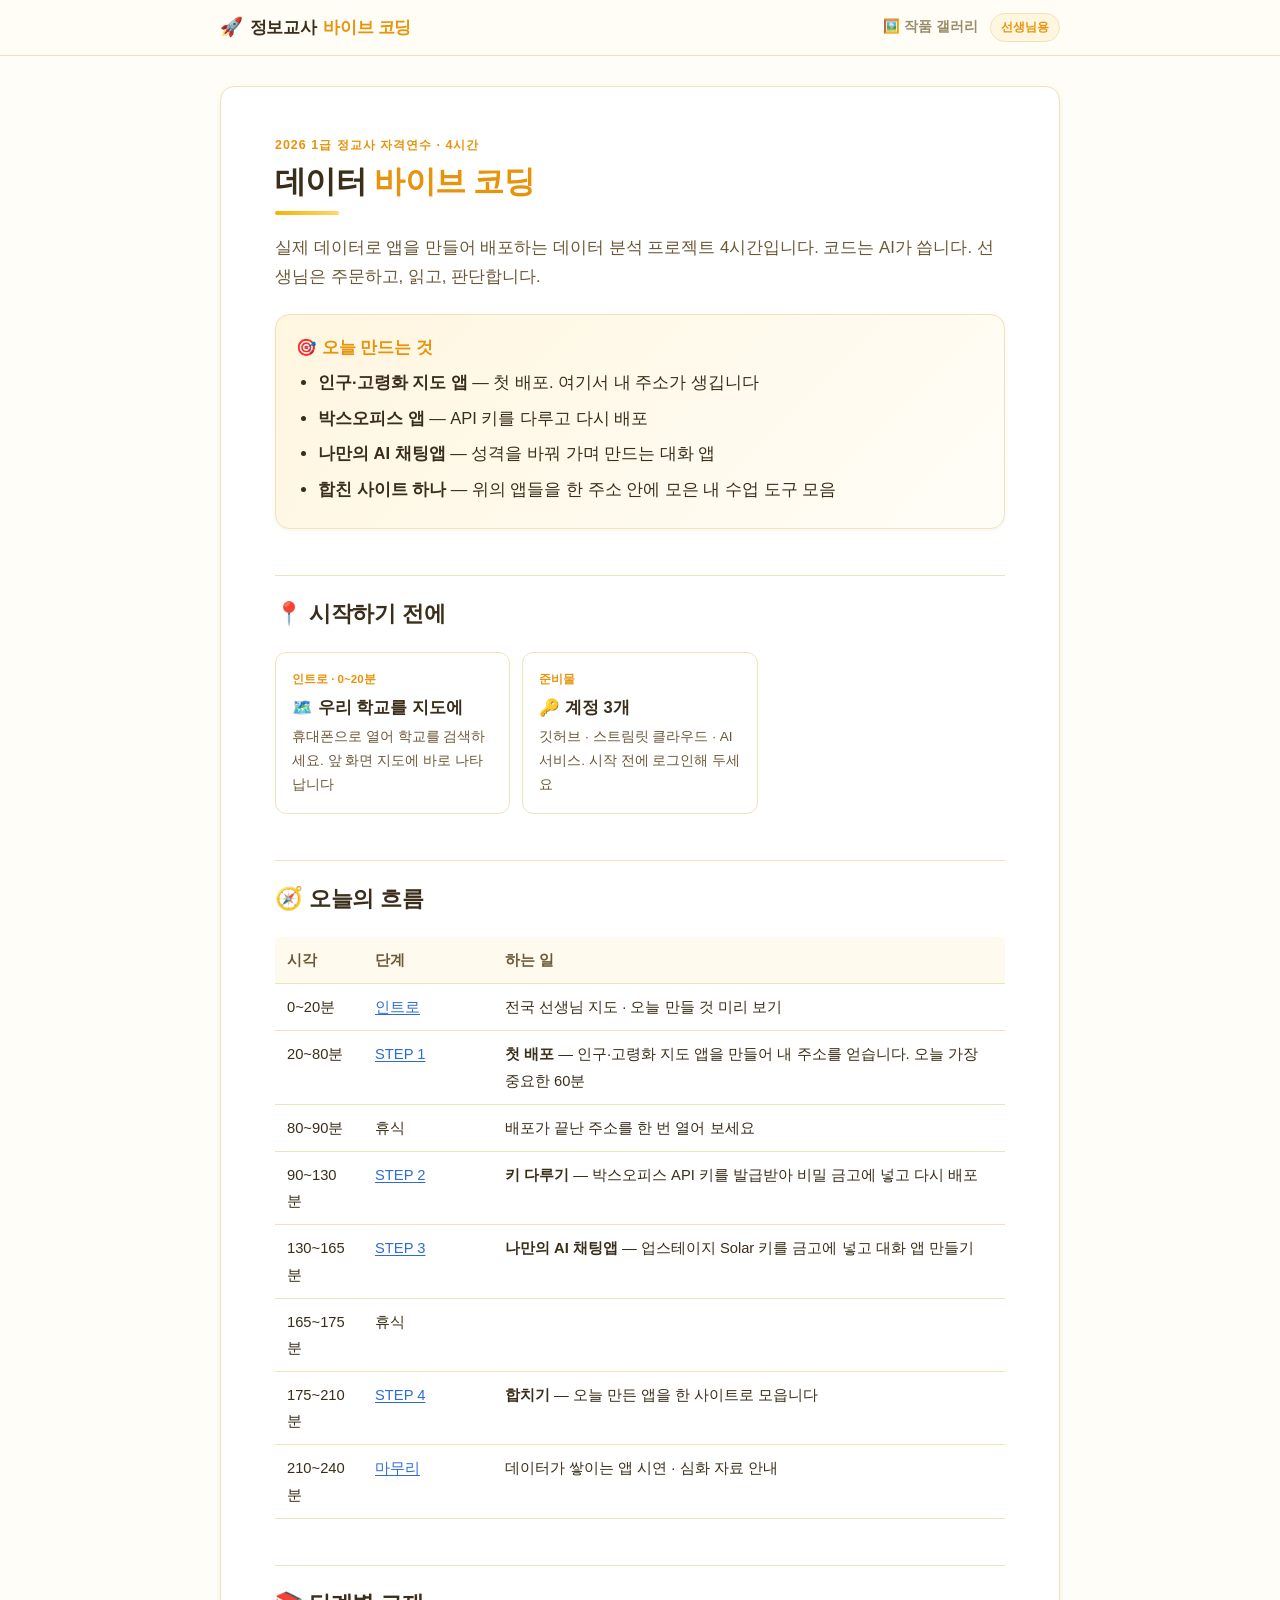
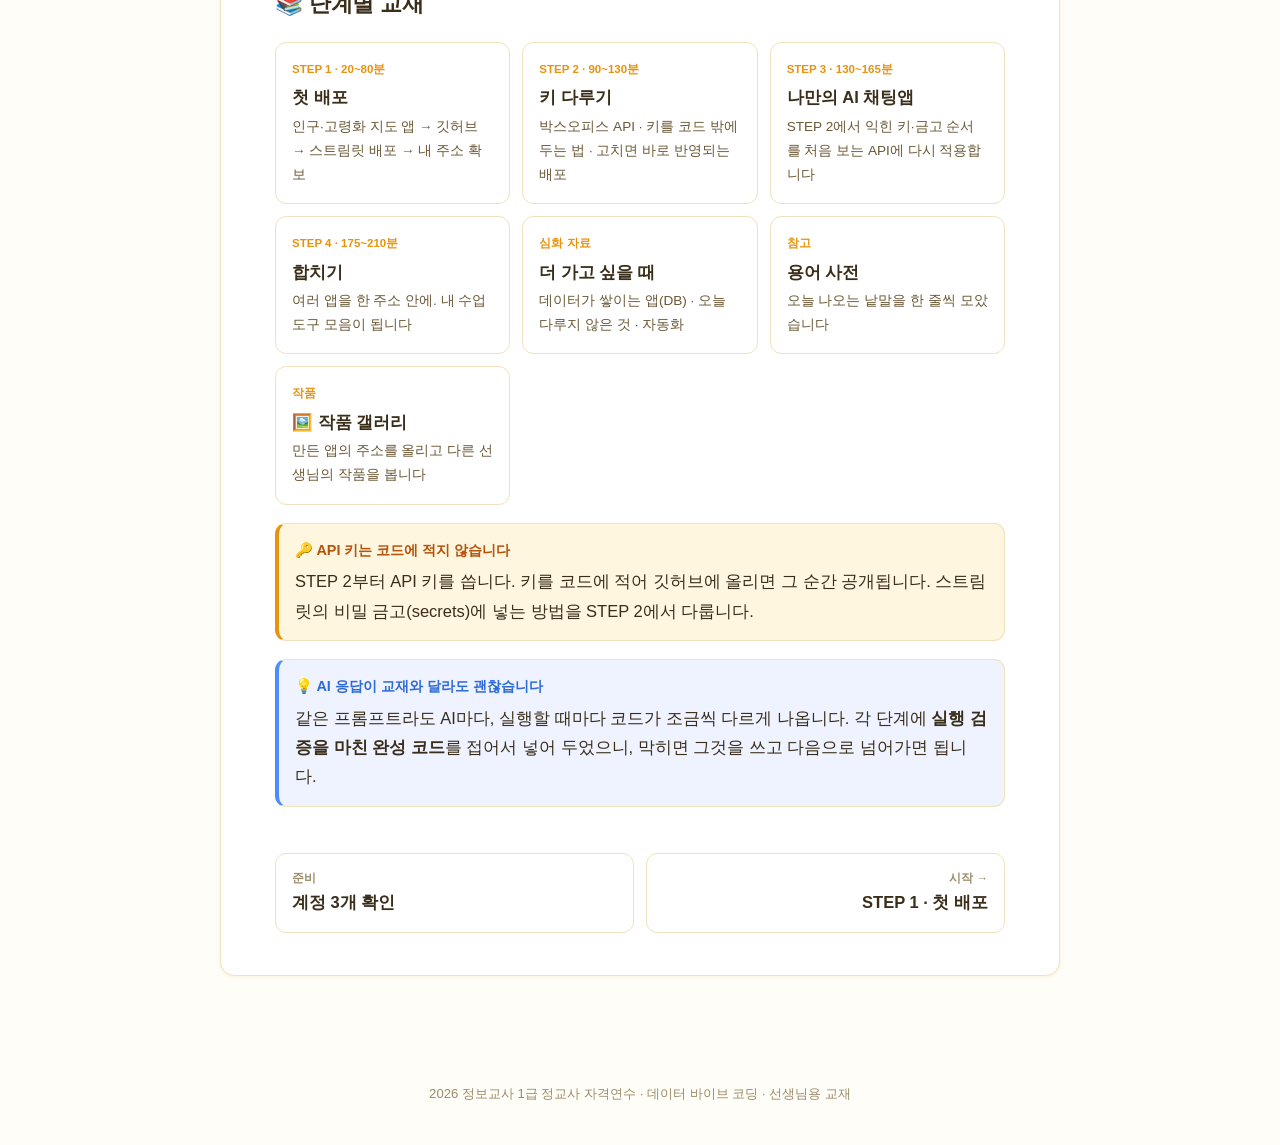
==== index.html @ 6fff13e5 "문체 정비: 합니다체 통일, 번역투 제거(첫 배포·바꿔 올리기·키 다루기), 데이터 분석 프로젝트 프레임 명시 Co-Authored-By: Claude Fable 5 <norepl" ====
<!DOCTYPE html>
<html lang="ko">
<head>
<meta charset="utf-8">
<meta name="viewport" content="width=device-width, initial-scale=1">
<title>정보교사 바이브 코딩 4시간 · 2026 1급 정교사 자격연수</title>
<link rel="stylesheet" href="assets/style.css">
<link rel="icon" href="data:image/svg+xml,<svg xmlns=%22http://www.w3.org/2000/svg%22 viewBox=%220 0 100 100%22><text y=%22.9em%22 font-size=%2290%22>🚀</text></svg>">
</head>
<body>
<div class="topbar"><div class="inner">
  <a class="brand" href="index.html"><span class="chick">🚀</span> 정보교사 <span class="a">바이브 코딩</span></a>
  <span class="spacer"></span>
  <a class="home" href="gallery/index.html">🖼️ 작품 갤러리</a>
  <span class="badge">선생님용</span>
</div></div>

<div class="wrap">
<main>
  <span class="eyebrow">2026 1급 정교사 자격연수 · 4시간</span>
  <h1>데이터 <span class="a">바이브 코딩</span></h1>
  <div class="under"></div>
  <p class="lead">실제 데이터로 앱을 만들어 배포하는 데이터 분석 프로젝트 4시간입니다. 코드는 AI가 씁니다. 선생님은 주문하고, 읽고, 판단합니다.</p>

  <div class="make-banner">
    <div class="t">🎯 오늘 만드는 것</div>
    <ul>
      <li><b>인구·고령화 지도 앱</b> — 첫 배포. 여기서 내 주소가 생깁니다</li>
      <li><b>박스오피스 앱</b> — API 키를 다루고 다시 배포</li>
      <li><b>나만의 AI 채팅앱</b> — 성격을 바꿔 가며 만드는 대화 앱</li>
      <li><b>합친 사이트 하나</b> — 위의 앱들을 한 주소 안에 모은 내 수업 도구 모음</li>
    </ul>
  </div>

  <h2>📍 시작하기 전에</h2>
  <div class="linkgrid">
    <a class="linkcard" href="map.html">
      <div class="n">인트로 · 0~20분</div>
      <div class="tt">🗺️ 우리 학교를 지도에</div>
      <div class="d">휴대폰으로 열어 학교를 검색하세요. 앞 화면 지도에 바로 나타납니다</div>
    </a>
    <a class="linkcard" href="prep.html">
      <div class="n">준비물</div>
      <div class="tt">🔑 계정 3개</div>
      <div class="d">깃허브 · 스트림릿 클라우드 · AI 서비스. 시작 전에 로그인해 두세요</div>
    </a>
  </div>

  <h2>🧭 오늘의 흐름</h2>
  <table class="daymap">
    <tr><th style="width:88px">시각</th><th style="width:130px">단계</th><th>하는 일</th></tr>
    <tr>
      <td>0~20분</td>
      <td><a href="map.html">인트로</a></td>
      <td>전국 선생님 지도 · 오늘 만들 것 미리 보기</td>
    </tr>
    <tr>
      <td>20~80분</td>
      <td><a href="step1.html">STEP 1</a></td>
      <td><b>첫 배포</b> — 인구·고령화 지도 앱을 만들어 내 주소를 얻습니다. 오늘 가장 중요한 60분</td>
    </tr>
    <tr>
      <td>80~90분</td>
      <td>휴식</td>
      <td>배포가 끝난 주소를 한 번 열어 보세요</td>
    </tr>
    <tr>
      <td>90~130분</td>
      <td><a href="step2.html">STEP 2</a></td>
      <td><b>키 다루기</b> — 박스오피스 API 키를 발급받아 비밀 금고에 넣고 다시 배포</td>
    </tr>
    <tr>
      <td>130~165분</td>
      <td><a href="step3.html">STEP 3</a></td>
      <td><b>나만의 AI 채팅앱</b> — 업스테이지 Solar 키를 금고에 넣고 대화 앱 만들기</td>
    </tr>
    <tr>
      <td>165~175분</td>
      <td>휴식</td>
      <td></td>
    </tr>
    <tr>
      <td>175~210분</td>
      <td><a href="step4.html">STEP 4</a></td>
      <td><b>합치기</b> — 오늘 만든 앱을 한 사이트로 모읍니다</td>
    </tr>
    <tr>
      <td>210~240분</td>
      <td><a href="extra.html">마무리</a></td>
      <td>데이터가 쌓이는 앱 시연 · 심화 자료 안내</td>
    </tr>
  </table>

  <h2>📚 단계별 교재</h2>
  <div class="linkgrid">
    <a class="linkcard" href="step1.html">
      <div class="n">STEP 1 · 20~80분</div>
      <div class="tt">첫 배포</div>
      <div class="d">인구·고령화 지도 앱 → 깃허브 → 스트림릿 배포 → 내 주소 확보</div>
    </a>
    <a class="linkcard" href="step2.html">
      <div class="n">STEP 2 · 90~130분</div>
      <div class="tt">키 다루기</div>
      <div class="d">박스오피스 API · 키를 코드 밖에 두는 법 · 고치면 바로 반영되는 배포</div>
    </a>
    <a class="linkcard" href="step3.html">
      <div class="n">STEP 3 · 130~165분</div>
      <div class="tt">나만의 AI 채팅앱</div>
      <div class="d">STEP 2에서 익힌 키·금고 순서를 처음 보는 API에 다시 적용합니다</div>
    </a>
    <a class="linkcard" href="step4.html">
      <div class="n">STEP 4 · 175~210분</div>
      <div class="tt">합치기</div>
      <div class="d">여러 앱을 한 주소 안에. 내 수업 도구 모음이 됩니다</div>
    </a>
    <a class="linkcard" href="extra.html">
      <div class="n">심화 자료</div>
      <div class="tt">더 가고 싶을 때</div>
      <div class="d">데이터가 쌓이는 앱(DB) · 오늘 다루지 않은 것 · 자동화</div>
    </a>
    <a class="linkcard" href="glossary.html">
      <div class="n">참고</div>
      <div class="tt">용어 사전</div>
      <div class="d">오늘 나오는 낱말을 한 줄씩 모았습니다</div>
    </a>
    <a class="linkcard" href="gallery/index.html">
      <div class="n">작품</div>
      <div class="tt">🖼️ 작품 갤러리</div>
      <div class="d">만든 앱의 주소를 올리고 다른 선생님의 작품을 봅니다</div>
    </a>
  </div>

  <div class="callout warn">
    <div class="h">🔑 API 키는 코드에 적지 않습니다</div>
    <p>STEP 2부터 API 키를 씁니다. 키를 코드에 적어 깃허브에 올리면 그 순간 공개됩니다. 스트림릿의 비밀 금고(secrets)에 넣는 방법을 STEP 2에서 다룹니다.</p>
  </div>

  <div class="callout tip">
    <div class="h">💡 AI 응답이 교재와 달라도 괜찮습니다</div>
    <p>같은 프롬프트라도 AI마다, 실행할 때마다 코드가 조금씩 다르게 나옵니다. 각 단계에 <b>실행 검증을 마친 완성 코드</b>를 접어서 넣어 두었으니, 막히면 그것을 쓰고 다음으로 넘어가면 됩니다.</p>
  </div>

  <div class="pager">
    <a class="prev" href="prep.html"><div class="dir">준비</div><div class="tt">계정 3개 확인</div></a>
    <a class="next" href="step1.html"><div class="dir">시작 →</div><div class="tt">STEP 1 · 첫 배포</div></a>
  </div>
</main>
</div>

<footer class="foot">2026 정보교사 1급 정교사 자격연수 · 데이터 바이브 코딩 · 선생님용 교재</footer>
<script src="assets/copy.js"></script>
</body>
</html>
---- assets/style.css ----
/* ============================================================
   서울대 평생교육원 데이터 분석 강의 · 웹 교재 공용 스타일
   디자인 계열: modeudata-population-web (따뜻한 크림·골드)
   ============================================================ */

:root {
  /* 참고 디자인 팔레트 */
  --gold: #f4b400;
  --accent: #e8930c;
  --bg: #fffdf7;
  --card: #fff6e0;
  --border: #f0e2bc;
  --border-soft: #f7edcf;
  --text: #3a2e1a;
  --text-soft: #6b5836;
  --muted: #9a8b6a;
  --blue: #4c8df6;
  --pink: #f4789b;

  /* 시맨틱 (참고 디자인의 band 색과 조화) */
  --green: #54a24b;
  --green-soft: #eef6e8;
  --red: #e45756;
  --red-soft: #fdeeee;
  --teal: #3ba6a0;
  --teal-soft: #e9f6f5;
  --blue-soft: #eef3ff;
  --violet: #b279a2;

  --code-bg: #2a2318;
  --code-text: #f0e8d6;

  --radius: 0.9rem;
  --radius-sm: 0.7rem;
  --shadow: 0 1px 4px rgba(180, 140, 20, 0.1);
  --shadow-lg: 0 8px 24px rgba(180, 140, 20, 0.16);
  --maxw: 880px;
  --font: -apple-system, BlinkMacSystemFont, "Apple SD Gothic Neo", "Malgun Gothic", "Segoe UI", Roboto, sans-serif;
  --mono: "SFMono-Regular", "D2Coding", Consolas, "Liberation Mono", Menlo, monospace;
}

* { box-sizing: border-box; }
html { scroll-behavior: smooth; }

body {
  margin: 0;
  font-family: var(--font);
  color: var(--text);
  background: var(--bg);
  line-height: 1.78;
  -webkit-font-smoothing: antialiased;
  font-size: 16.5px;
}

/* ---------- 상단 바 ---------- */
.topbar {
  position: sticky; top: 0; z-index: 50;
  background: rgba(255, 253, 247, 0.9);
  backdrop-filter: saturate(180%) blur(8px);
  border-bottom: 1px solid var(--border);
}
.topbar .inner { max-width: var(--maxw); margin: 0 auto; padding: 11px 20px; display: flex; align-items: center; gap: 12px; }
.topbar .brand { font-weight: 800; letter-spacing: -0.02em; display: flex; align-items: center; gap: 7px; color: var(--text); text-decoration: none; }
.topbar .brand .chick { font-size: 1.15rem; }
.topbar .brand .a { color: var(--accent); }
.topbar .spacer { flex: 1; }
.topbar .badge {
  font-size: 0.72rem; font-weight: 800; padding: 3px 10px; border-radius: 999px;
  border: 1px solid var(--border); background: var(--card); color: var(--accent);
}
.topbar .badge.teacher { border-color: #cfe0ff; background: var(--blue-soft); color: #2f6bd6; }
.topbar a.home { text-decoration: none; color: var(--muted); font-size: 0.85rem; font-weight: 700; }
.topbar a.home:hover { color: var(--text); }

/* ---------- 레이아웃 ---------- */
.wrap { max-width: var(--maxw); margin: 0 auto; padding: 30px 20px 96px; }
main {
  background: #fff; border: 1px solid var(--border); border-radius: var(--radius);
  padding: 42px clamp(20px, 5vw, 54px); box-shadow: var(--shadow);
}

/* ---------- 타이포 ---------- */
h1 { font-size: 1.95rem; font-weight: 800; letter-spacing: -0.02em; margin: 0.2rem 0 0; line-height: 1.32; }
h1 .a { color: var(--accent); }
.under { width: 64px; height: 4px; border-radius: 999px; background: linear-gradient(90deg, var(--gold), #ffd766); margin: 0.55rem 0 1.1rem; }
h2 { font-size: 1.4rem; font-weight: 800; letter-spacing: -0.01em; margin: 46px 0 14px; padding-top: 18px; border-top: 1px solid var(--border); }
h3 { font-size: 1.1rem; font-weight: 800; margin: 30px 0 10px; letter-spacing: -0.01em; }
p { margin: 12px 0; }
a { color: #2f6bd6; text-decoration-thickness: 1px; text-underline-offset: 2px; }
strong { font-weight: 800; }
ul, ol { padding-left: 22px; }
li { margin: 6px 0; }
hr { border: none; border-top: 1px solid var(--border); margin: 36px 0; }
.lead { font-size: 1.04rem; color: var(--text-soft); margin: 0.2rem 0 1rem; }
.eyebrow { font-size: 0.78rem; font-weight: 800; text-transform: uppercase; letter-spacing: 0.08em; color: var(--accent); }

/* ---------- 오늘 만드는 것 배너 ---------- */
.make-banner {
  background: linear-gradient(135deg, #fff6e0, #fffdf7);
  border: 1px solid var(--border); border-radius: var(--radius);
  padding: 18px 20px; margin: 22px 0 8px; box-shadow: var(--shadow);
}
.make-banner .t { font-weight: 800; margin-bottom: 6px; color: var(--accent); }
.make-banner ul { margin: 6px 0 0; }

/* ---------- 콜아웃 ---------- */
.callout { border: 1px solid var(--border); border-left: 4px solid var(--muted); background: var(--card); border-radius: var(--radius-sm); padding: 14px 16px; margin: 18px 0; }
.callout .h { font-weight: 800; font-size: 0.9rem; margin-bottom: 4px; display: flex; align-items: center; gap: 6px; }
.callout p:last-child, .callout ul:last-child { margin-bottom: 0; }
.callout p:first-of-type { margin-top: 4px; }

.callout.tip { border-left-color: var(--blue); background: var(--blue-soft); }
.callout.tip .h { color: #2f6bd6; }
.callout.warn { border-left-color: var(--accent); background: var(--card); }
.callout.warn .h { color: #b45309; }
.callout.check { border-left-color: var(--green); background: var(--green-soft); }
.callout.check .h { color: #3d7a37; }

/* 강사 전용 */
.callout.say { border-left-color: var(--blue); background: var(--blue-soft); }
.callout.say .h { color: #2f6bd6; }
.callout.ask { border-left-color: var(--teal); background: var(--teal-soft); }
.callout.ask .h { color: #2b7a75; }
.callout.err { border-left-color: var(--red); background: var(--red-soft); }
.callout.err .h { color: #c23b3a; }
.callout.theory { border-left-color: var(--violet); background: #f8f0f5; }
.callout.theory .h { color: #8a5578; }

/* ---------- 단계(따라하기) ---------- */
.steps { counter-reset: step; margin: 18px 0; padding: 0; list-style: none; }
.steps > li { position: relative; padding: 3px 0 18px 46px; margin: 0; }
.steps > li::before {
  counter-increment: step; content: counter(step);
  position: absolute; left: 0; top: 0; width: 31px; height: 31px; border-radius: 50%;
  background: var(--accent); color: #fff; font-weight: 800; font-size: 0.92rem;
  display: flex; align-items: center; justify-content: center; box-shadow: var(--shadow);
}
.steps > li:not(:last-child)::after { content: ""; position: absolute; left: 15px; top: 35px; bottom: 2px; width: 2px; background: var(--border); }
.steps > li .st { font-weight: 800; }

/* ---------- 코드 / 프롬프트 블록 ---------- */
.codewrap { position: relative; margin: 14px 0; }
.codewrap .label { position: absolute; top: 0; left: 0; font-size: 0.68rem; font-weight: 800; letter-spacing: 0.04em; padding: 4px 11px; border-bottom-right-radius: 8px; color: #fff; z-index: 2; }
.codewrap.prompt .label { background: var(--teal); }
.codewrap.code .label { background: #7a6338; }
.codewrap pre {
  margin: 0; background: var(--code-bg); color: var(--code-text);
  border-radius: var(--radius-sm); padding: 34px 16px 16px; overflow-x: auto;
  font-family: var(--mono); font-size: 0.86rem; line-height: 1.62;
}
.codewrap.prompt pre { background: #1c2b26; color: #d7f0ea; }
.codewrap.improve .label { background: var(--accent); }
.codewrap.improve pre { background: #2a2012; color: #f6e8cf; }
.copy-btn {
  position: absolute; top: 7px; right: 7px; background: rgba(255, 255, 255, 0.12); color: #fff;
  border: 1px solid rgba(255, 255, 255, 0.22); border-radius: 6px; padding: 4px 11px;
  font-size: 0.72rem; font-weight: 800; cursor: pointer; font-family: var(--font); transition: background 0.15s;
}
.copy-btn:hover { background: rgba(255, 255, 255, 0.25); }
.copy-btn.done { background: var(--green); border-color: var(--green); }
code:not(pre code) { background: var(--card); border: 1px solid var(--border); padding: 1px 6px; border-radius: 5px; font-family: var(--mono); font-size: 0.86em; color: #7a5a1e; }

/* ---------- 명언(영감 한 조각) ---------- */
.quote {
  border: 1px solid var(--border); border-left: 4px solid var(--gold);
  background: linear-gradient(135deg, #fffaf0, #fff); border-radius: var(--radius-sm);
  padding: 14px 18px; margin: 20px 0;
}
.quote .q { font-weight: 700; font-size: 1.02rem; letter-spacing: -0.01em; }
.quote .by { display: block; margin-top: 6px; font-size: 0.86rem; color: var(--text-soft); }

/* ---------- 미니 과제 ---------- */
.callout.mini { border-left-color: var(--teal); background: var(--teal-soft); }
.callout.mini .h { color: var(--teal); }

/* ---------- 체크리스트 ---------- */
.checklist { list-style: none; padding: 0; margin: 14px 0; }
.checklist li { padding-left: 30px; position: relative; margin: 8px 0; }
.checklist li::before { content: "☐"; position: absolute; left: 0; top: 0; font-size: 1.1rem; color: var(--accent); }

/* ---------- 링크 카드 / 목차 ---------- */
.linkgrid { display: grid; grid-template-columns: repeat(auto-fill, minmax(220px, 1fr)); gap: 12px; margin: 18px 0; }
.linkcard { display: block; text-decoration: none; color: inherit; border: 1px solid var(--border); border-radius: var(--radius-sm); padding: 16px; background: #fff; transition: border-color 0.15s, transform 0.15s, box-shadow 0.15s; }
.linkcard:hover { border-color: var(--accent); transform: translateY(-2px); box-shadow: var(--shadow-lg); }
.linkcard.locked { opacity: 0.5; cursor: default; pointer-events: none; }
.linkcard.locked:hover { transform: none; box-shadow: none; border-color: var(--border); }
.linkcard.locked .d { color: var(--muted); font-weight: 700; }
.linkcard .n { font-size: 0.72rem; font-weight: 800; color: var(--accent); }
.linkcard .tt { font-weight: 800; margin: 4px 0 2px; }
.linkcard .d { font-size: 0.85rem; color: var(--text-soft); }

/* ---------- 일자 맵 테이블 ---------- */
.daymap { width: 100%; border-collapse: collapse; margin: 18px 0; font-size: 0.92rem; }
.daymap th, .daymap td { text-align: left; padding: 10px 12px; border-bottom: 1px solid var(--border); vertical-align: top; }
.daymap th { background: #fffaee; color: var(--text-soft); font-weight: 800; }
.daymap tr:hover td { background: #fffaee; }

/* ---------- 진행표(강사용 시간표) ---------- */
.timetable { width: 100%; border-collapse: collapse; margin: 16px 0; font-size: 0.9rem; }
.timetable th, .timetable td { padding: 9px 11px; border: 1px solid var(--border); vertical-align: top; }
.timetable th { background: var(--blue-soft); color: #2f6bd6; font-weight: 800; }
.timetable td:first-child { white-space: nowrap; font-weight: 800; color: var(--muted); font-family: var(--mono); font-size: 0.85rem; }

/* ---------- 칩 ---------- */
.chip { display: inline-block; padding: 0.1rem 0.55rem; border-radius: 999px; font-size: 0.75rem; font-weight: 800; background: var(--card); color: var(--accent); }

/* ---------- 하단 이동 ---------- */
.pager { display: flex; justify-content: space-between; gap: 12px; margin-top: 46px; }
.pager a { flex: 1; text-decoration: none; border: 1px solid var(--border); border-radius: var(--radius-sm); padding: 14px 16px; background: #fff; color: inherit; transition: border-color 0.15s, box-shadow 0.15s; }
.pager a:hover { border-color: var(--accent); box-shadow: var(--shadow); }
.pager .dir { font-size: 0.72rem; color: var(--muted); font-weight: 800; }
.pager .tt { font-weight: 800; }
.pager a.next { text-align: right; }

footer.foot { max-width: var(--maxw); margin: 0 auto; padding: 10px 20px 40px; color: var(--muted); font-size: 0.82rem; text-align: center; }

@media (max-width: 640px) {
  body { font-size: 16px; }
  main { padding: 28px 18px; }
  h1 { font-size: 1.55rem; }
}

/* ── 용어사전 ── */
details.glossary { border: 1px solid var(--border); border-radius: var(--radius-sm); background: var(--card); margin: 14px 0; }
details.glossary summary { cursor: pointer; padding: 12px 16px; font-weight: 800; color: var(--text-soft); list-style: none; }
details.glossary summary::-webkit-details-marker { display: none; }
details.glossary summary::before { content: "▸ "; color: var(--accent); }
details.glossary[open] summary::before { content: "▾ "; }
details.glossary .gin { padding: 0 16px 14px; }
table.glossary-table { width: 100%; border-collapse: collapse; font-size: 0.9rem; margin: 6px 0 0; }
table.glossary-table th, table.glossary-table td { padding: 8px 11px; border: 1px solid var(--border); text-align: left; vertical-align: top; }
table.glossary-table th { background: #fff3d6; color: #b45309; font-weight: 800; white-space: nowrap; }
table.glossary-table td.term { white-space: nowrap; font-weight: 700; }
table.glossary-table td.dayn { white-space: nowrap; font-weight: 800; color: var(--muted); font-size: 0.82rem; }
.glossary-more { font-size: 0.9rem; margin: 8px 0 0; }

/* API 비유 애니메이션 (3일차 더 알아보기 · 2026-vibe-pico ch5에서 이식) */
.api-svg { width: 100%; height: auto; background: #fffdf9; border: 1px solid var(--border); border-radius: 14px; padding: 8px; }

/* ── 탭 (3일차 회사별 AI 세트) ── */
.tabs { margin: 14px 0; border: 1px solid var(--border); border-radius: var(--radius-sm); background: #fff; overflow: hidden; }
.tabs .tabbar { display: flex; flex-wrap: wrap; background: #fffaee; border-bottom: 1px solid var(--border); }
.tabs .tabbar button { border: 0; background: transparent; padding: 10px 16px; font-weight: 800; font-size: 0.9rem; color: var(--muted); cursor: pointer; border-bottom: 3px solid transparent; font-family: var(--font); }
.tabs .tabbar button:hover { color: var(--text-soft); }
.tabs .tabbar button.on { color: var(--accent); border-bottom-color: var(--accent); background: #fff; }
.tabs .tabpane { display: none; padding: 4px 16px 14px; }
.tabs .tabpane.on { display: block; }

/* ── 주소 만들기 상자 (3일차 KOBIS) ── */
.urlmaker { border: 1.5px solid var(--border); border-radius: var(--radius-sm); background: #fff; padding: 14px 16px; margin: 14px 0; }
.urlmaker .um-label { font-weight: 800; font-size: 0.93rem; color: var(--text-soft); display: block; margin-bottom: 8px; }
.urlmaker input { width: 100%; box-sizing: border-box; padding: 10px 12px; border: 1.5px solid var(--border); border-radius: 8px; font-family: var(--mono); font-size: 0.9rem; background: #fffdf7; }
.urlmaker input:focus { outline: none; border-color: var(--teal); }
.urlmaker .made { margin-top: 10px; background: var(--code-bg); color: var(--code-text); font-family: var(--mono); font-size: 0.82rem; padding: 10px 12px; border-radius: 8px; word-break: break-all; line-height: 1.5; }
.urlmaker .btns { margin-top: 10px; display: flex; gap: 8px; flex-wrap: wrap; }
.urlmaker .btns button, .urlmaker .btns a { border: 0; border-radius: 8px; padding: 9px 14px; font-weight: 800; font-size: 0.88rem; font-family: var(--font); cursor: pointer; text-decoration: none; display: inline-block; }
.urlmaker .copybtn { background: var(--teal); color: #fff; }
.urlmaker .copybtn:disabled { opacity: 0.4; cursor: not-allowed; }
.urlmaker .openbtn { background: var(--blue-soft); color: #2f6bd6; }
.urlmaker .um-note { font-size: 0.8rem; color: var(--muted); margin-top: 8px; }
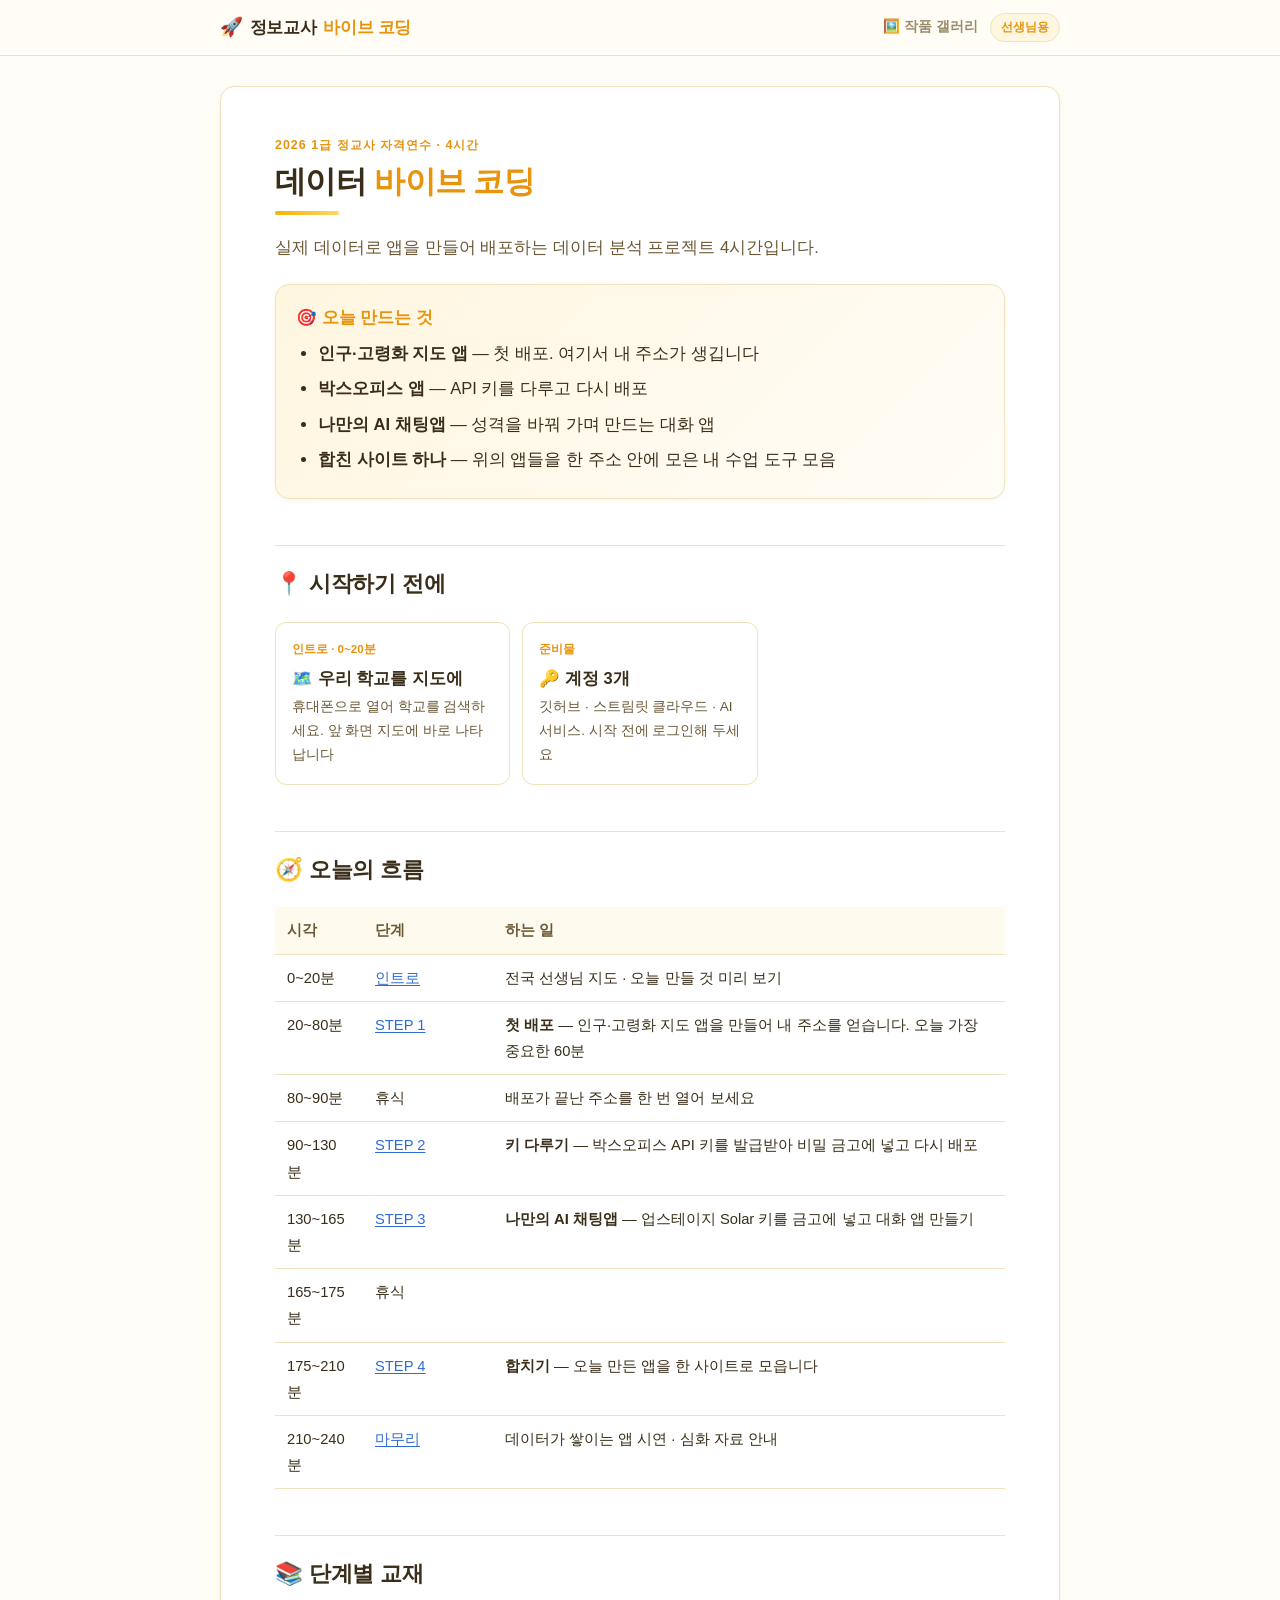
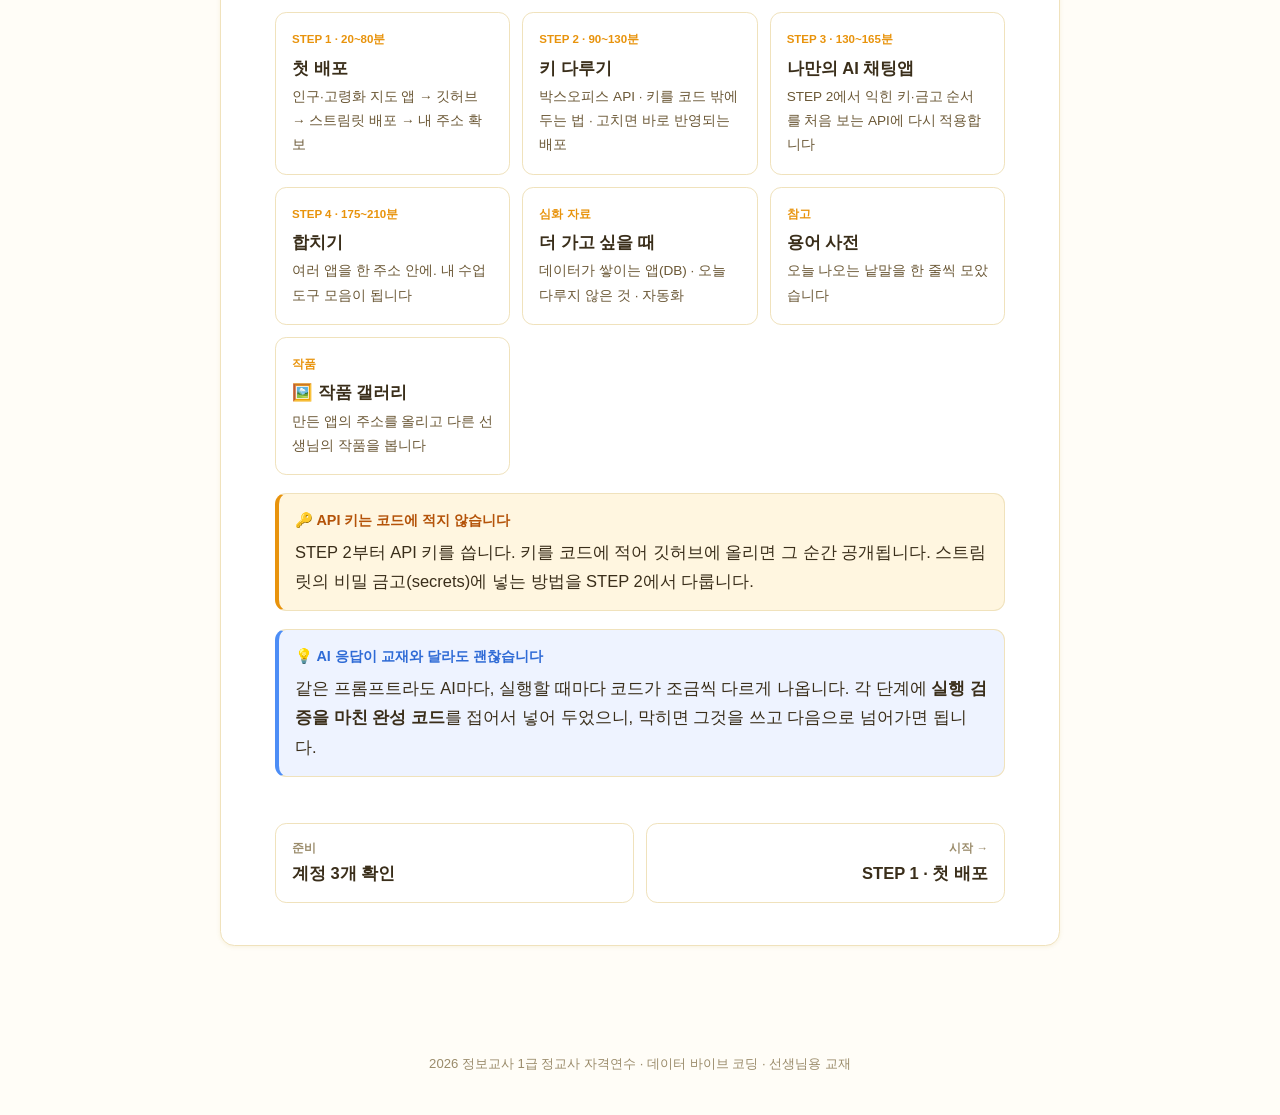
==== commit d26e094d: "index 리드에서 '코드는 AI가 씁니다…' 문장 삭제 Co-Authored-By: Claude Fable 5 <noreply@anthropic.com>" ====
--- a/index.html
+++ b/index.html
@@ -20,7 +20,7 @@
   <span class="eyebrow">2026 1급 정교사 자격연수 · 4시간</span>
   <h1>데이터 <span class="a">바이브 코딩</span></h1>
   <div class="under"></div>
-  <p class="lead">실제 데이터로 앱을 만들어 배포하는 데이터 분석 프로젝트 4시간입니다. 코드는 AI가 씁니다. 선생님은 주문하고, 읽고, 판단합니다.</p>
+  <p class="lead">실제 데이터로 앱을 만들어 배포하는 데이터 분석 프로젝트 4시간입니다.</p>
 
   <div class="make-banner">
     <div class="t">🎯 오늘 만드는 것</div>
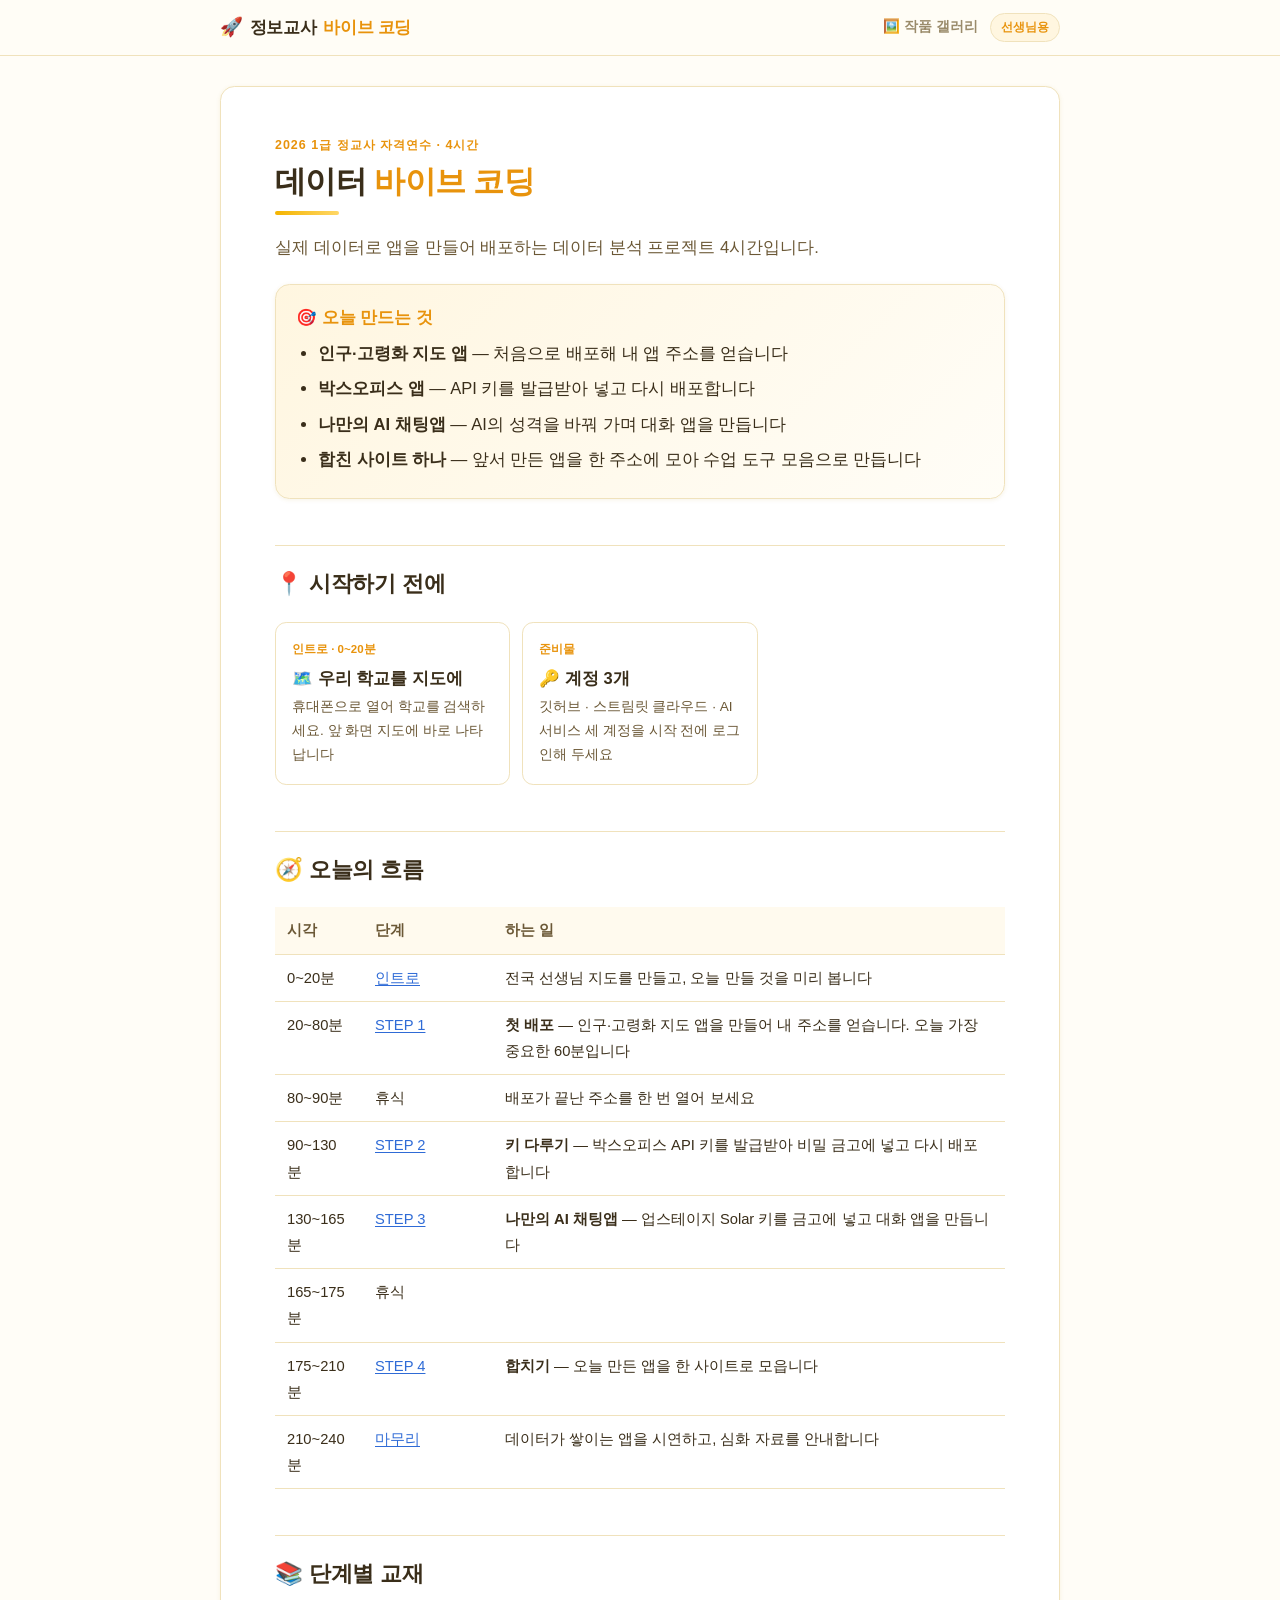
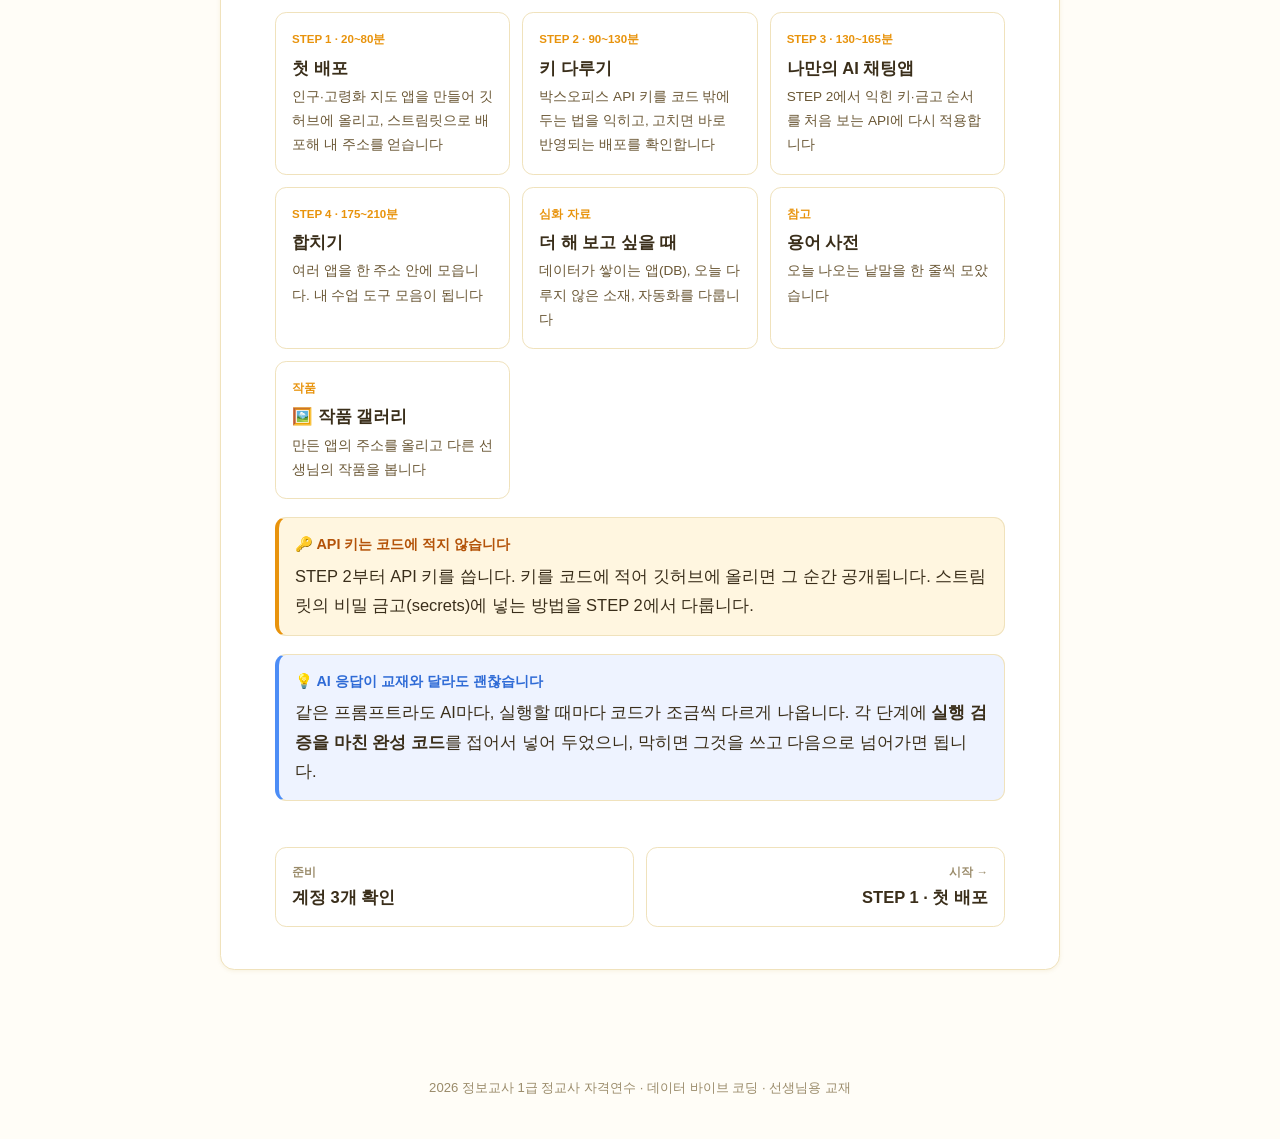
==== commit 3b892357: "카피투 전수 제거: 명사구 해설·파편 문장·화살표 연쇄를 완전한 서술문으로 (47곳) Co-Authored-By: Claude Fable 5 <noreply@anthropic.co" ====
--- a/index.html
+++ b/index.html
@@ -25,10 +25,10 @@
   <div class="make-banner">
     <div class="t">🎯 오늘 만드는 것</div>
     <ul>
-      <li><b>인구·고령화 지도 앱</b> — 첫 배포. 여기서 내 주소가 생깁니다</li>
-      <li><b>박스오피스 앱</b> — API 키를 다루고 다시 배포</li>
-      <li><b>나만의 AI 채팅앱</b> — 성격을 바꿔 가며 만드는 대화 앱</li>
-      <li><b>합친 사이트 하나</b> — 위의 앱들을 한 주소 안에 모은 내 수업 도구 모음</li>
+      <li><b>인구·고령화 지도 앱</b> — 처음으로 배포해 내 앱 주소를 얻습니다</li>
+      <li><b>박스오피스 앱</b> — API 키를 발급받아 넣고 다시 배포합니다</li>
+      <li><b>나만의 AI 채팅앱</b> — AI의 성격을 바꿔 가며 대화 앱을 만듭니다</li>
+      <li><b>합친 사이트 하나</b> — 앞서 만든 앱을 한 주소에 모아 수업 도구 모음으로 만듭니다</li>
     </ul>
   </div>
 
@@ -42,7 +42,7 @@
     <a class="linkcard" href="prep.html">
       <div class="n">준비물</div>
       <div class="tt">🔑 계정 3개</div>
-      <div class="d">깃허브 · 스트림릿 클라우드 · AI 서비스. 시작 전에 로그인해 두세요</div>
+      <div class="d">깃허브 · 스트림릿 클라우드 · AI 서비스 세 계정을 시작 전에 로그인해 두세요</div>
     </a>
   </div>
 
@@ -52,12 +52,12 @@
     <tr>
       <td>0~20분</td>
       <td><a href="map.html">인트로</a></td>
-      <td>전국 선생님 지도 · 오늘 만들 것 미리 보기</td>
+      <td>전국 선생님 지도를 만들고, 오늘 만들 것을 미리 봅니다</td>
     </tr>
     <tr>
       <td>20~80분</td>
       <td><a href="step1.html">STEP 1</a></td>
-      <td><b>첫 배포</b> — 인구·고령화 지도 앱을 만들어 내 주소를 얻습니다. 오늘 가장 중요한 60분</td>
+      <td><b>첫 배포</b> — 인구·고령화 지도 앱을 만들어 내 주소를 얻습니다. 오늘 가장 중요한 60분입니다</td>
     </tr>
     <tr>
       <td>80~90분</td>
@@ -67,12 +67,12 @@
     <tr>
       <td>90~130분</td>
       <td><a href="step2.html">STEP 2</a></td>
-      <td><b>키 다루기</b> — 박스오피스 API 키를 발급받아 비밀 금고에 넣고 다시 배포</td>
+      <td><b>키 다루기</b> — 박스오피스 API 키를 발급받아 비밀 금고에 넣고 다시 배포합니다</td>
     </tr>
     <tr>
       <td>130~165분</td>
       <td><a href="step3.html">STEP 3</a></td>
-      <td><b>나만의 AI 채팅앱</b> — 업스테이지 Solar 키를 금고에 넣고 대화 앱 만들기</td>
+      <td><b>나만의 AI 채팅앱</b> — 업스테이지 Solar 키를 금고에 넣고 대화 앱을 만듭니다</td>
     </tr>
     <tr>
       <td>165~175분</td>
@@ -87,7 +87,7 @@
     <tr>
       <td>210~240분</td>
       <td><a href="extra.html">마무리</a></td>
-      <td>데이터가 쌓이는 앱 시연 · 심화 자료 안내</td>
+      <td>데이터가 쌓이는 앱을 시연하고, 심화 자료를 안내합니다</td>
     </tr>
   </table>
 
@@ -96,12 +96,12 @@
     <a class="linkcard" href="step1.html">
       <div class="n">STEP 1 · 20~80분</div>
       <div class="tt">첫 배포</div>
-      <div class="d">인구·고령화 지도 앱 → 깃허브 → 스트림릿 배포 → 내 주소 확보</div>
+      <div class="d">인구·고령화 지도 앱을 만들어 깃허브에 올리고, 스트림릿으로 배포해 내 주소를 얻습니다</div>
     </a>
     <a class="linkcard" href="step2.html">
       <div class="n">STEP 2 · 90~130분</div>
       <div class="tt">키 다루기</div>
-      <div class="d">박스오피스 API · 키를 코드 밖에 두는 법 · 고치면 바로 반영되는 배포</div>
+      <div class="d">박스오피스 API 키를 코드 밖에 두는 법을 익히고, 고치면 바로 반영되는 배포를 확인합니다</div>
     </a>
     <a class="linkcard" href="step3.html">
       <div class="n">STEP 3 · 130~165분</div>
@@ -111,12 +111,12 @@
     <a class="linkcard" href="step4.html">
       <div class="n">STEP 4 · 175~210분</div>
       <div class="tt">합치기</div>
-      <div class="d">여러 앱을 한 주소 안에. 내 수업 도구 모음이 됩니다</div>
+      <div class="d">여러 앱을 한 주소 안에 모읍니다. 내 수업 도구 모음이 됩니다</div>
     </a>
     <a class="linkcard" href="extra.html">
       <div class="n">심화 자료</div>
-      <div class="tt">더 가고 싶을 때</div>
-      <div class="d">데이터가 쌓이는 앱(DB) · 오늘 다루지 않은 것 · 자동화</div>
+      <div class="tt">더 해 보고 싶을 때</div>
+      <div class="d">데이터가 쌓이는 앱(DB), 오늘 다루지 않은 소재, 자동화를 다룹니다</div>
     </a>
     <a class="linkcard" href="glossary.html">
       <div class="n">참고</div>
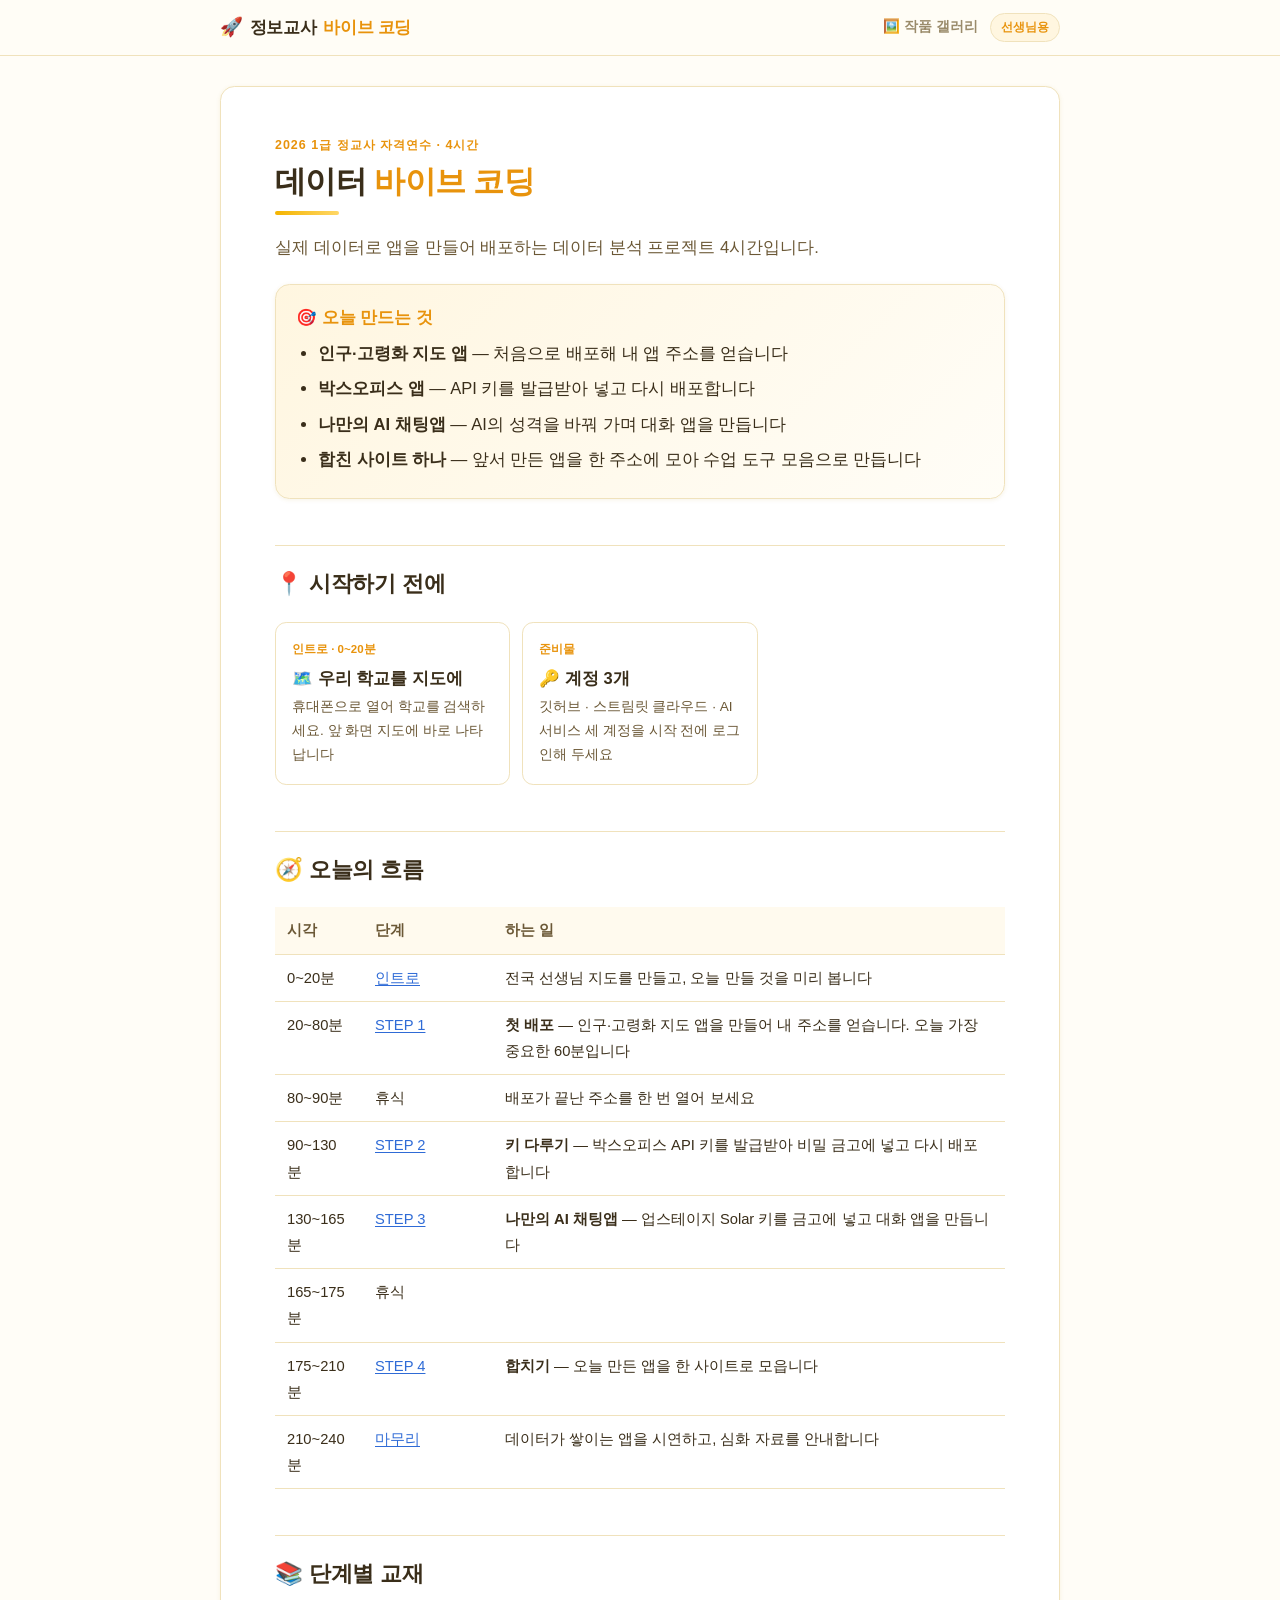
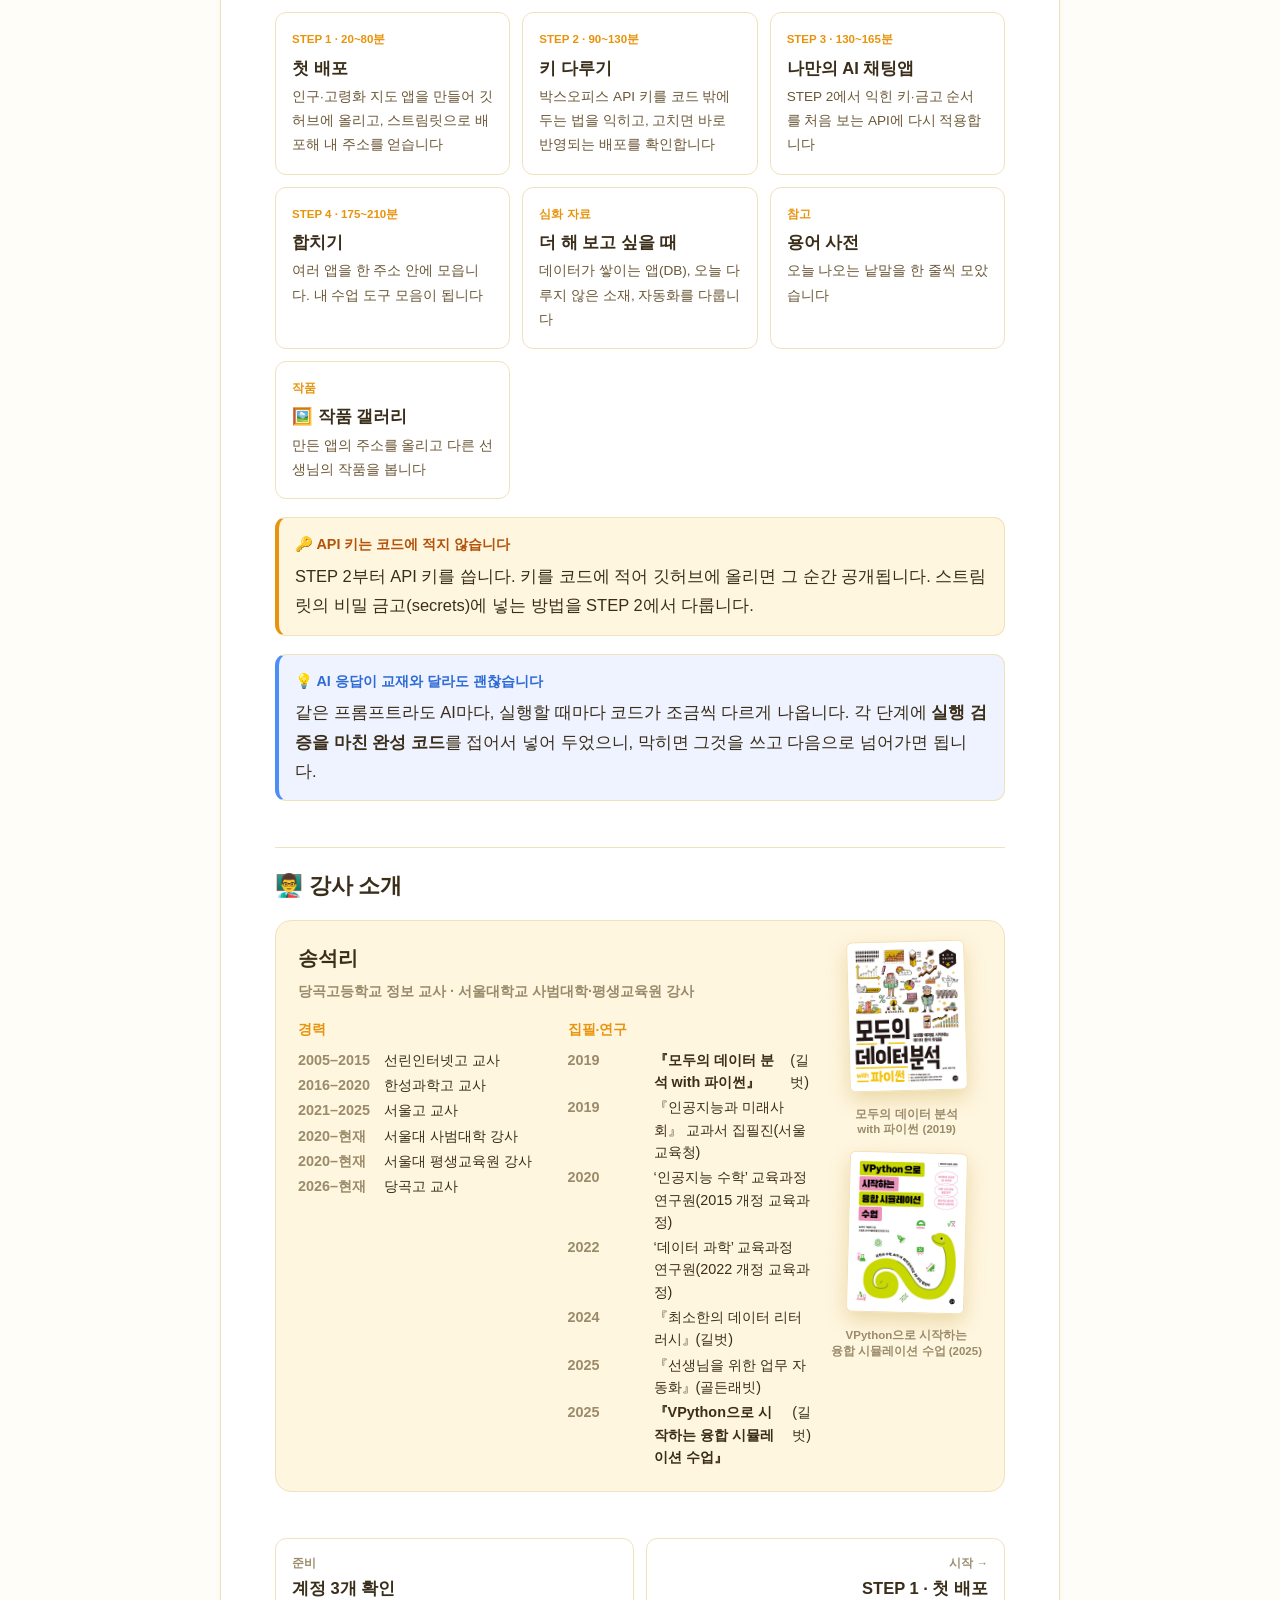
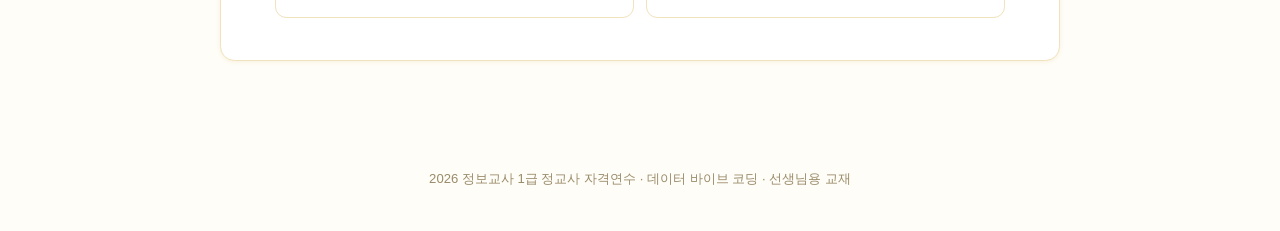
==== commit bce17d30: "index에 강사 소개 추가 (경력·집필, 대표 저서 표지 2종) Co-Authored-By: Claude Fable 5 <noreply@anthropic.com>" ====
--- a/index.html
+++ b/index.html
@@ -140,6 +140,49 @@
     <p>같은 프롬프트라도 AI마다, 실행할 때마다 코드가 조금씩 다르게 나옵니다. 각 단계에 <b>실행 검증을 마친 완성 코드</b>를 접어서 넣어 두었으니, 막히면 그것을 쓰고 다음으로 넘어가면 됩니다.</p>
   </div>
 
+  <h2>👨‍🏫 강사 소개</h2>
+  <div class="instructor">
+    <div class="ibody">
+      <div class="iname">송석리</div>
+      <div class="irole">당곡고등학교 정보 교사 · 서울대학교 사범대학·평생교육원 강사</div>
+      <div class="icols">
+        <div>
+          <div class="ih">경력</div>
+          <ul class="ilist">
+            <li><span class="iy">2005–2015</span>선린인터넷고 교사</li>
+            <li><span class="iy">2016–2020</span>한성과학고 교사</li>
+            <li><span class="iy">2021–2025</span>서울고 교사</li>
+            <li><span class="iy">2020–현재</span>서울대 사범대학 강사</li>
+            <li><span class="iy">2020–현재</span>서울대 평생교육원 강사</li>
+            <li><span class="iy">2026–현재</span>당곡고 교사</li>
+          </ul>
+        </div>
+        <div>
+          <div class="ih">집필·연구</div>
+          <ul class="ilist">
+            <li><span class="iy">2019</span><b>『모두의 데이터 분석 with 파이썬』</b>(길벗)</li>
+            <li><span class="iy">2019</span>『인공지능과 미래사회』 교과서 집필진(서울교육청)</li>
+            <li><span class="iy">2020</span>‘인공지능 수학’ 교육과정 연구원(2015 개정 교육과정)</li>
+            <li><span class="iy">2022</span>‘데이터 과학’ 교육과정 연구원(2022 개정 교육과정)</li>
+            <li><span class="iy">2024</span>『최소한의 데이터 리터러시』(길벗)</li>
+            <li><span class="iy">2025</span>『선생님을 위한 업무 자동화』(골든래빗)</li>
+            <li><span class="iy">2025</span><b>『VPython으로 시작하는 융합 시뮬레이션 수업』</b>(길벗)</li>
+          </ul>
+        </div>
+      </div>
+    </div>
+    <div class="ibooks">
+      <figure>
+        <img src="assets/book-modu-data.jpg" alt="모두의 데이터 분석 with 파이썬 표지">
+        <figcaption>모두의 데이터 분석<br>with 파이썬 (2019)</figcaption>
+      </figure>
+      <figure>
+        <img src="assets/book-vpython.jpg" alt="VPython으로 시작하는 융합 시뮬레이션 수업 표지">
+        <figcaption>VPython으로 시작하는<br>융합 시뮬레이션 수업 (2025)</figcaption>
+      </figure>
+    </div>
+  </div>
+
   <div class="pager">
     <a class="prev" href="prep.html"><div class="dir">준비</div><div class="tt">계정 3개 확인</div></a>
     <a class="next" href="step1.html"><div class="dir">시작 →</div><div class="tt">STEP 1 · 첫 배포</div></a>
--- a/assets/style.css
+++ b/assets/style.css
@@ -258,3 +258,24 @@
 .urlmaker .copybtn:disabled { opacity: 0.4; cursor: not-allowed; }
 .urlmaker .openbtn { background: var(--blue-soft); color: #2f6bd6; }
 .urlmaker .um-note { font-size: 0.8rem; color: var(--muted); margin-top: 8px; }
+
+/* 강사 소개 */
+.instructor{display:flex;gap:20px;align-items:flex-start;background:var(--card);border:1px solid var(--border);border-radius:16px;padding:20px 22px;}
+.instructor .ibody{flex:1;min-width:0;}
+.instructor .iname{font-size:1.25rem;font-weight:800;}
+.instructor .irole{color:var(--muted,#9a8b6a);font-weight:700;font-size:.9rem;margin-top:2px;}
+.instructor .icols{display:flex;gap:26px;flex-wrap:wrap;margin-top:14px;}
+.instructor .icols>div{flex:1;min-width:230px;}
+.instructor .ih{font-weight:800;color:var(--accent);font-size:.85rem;margin-bottom:6px;}
+.instructor .ilist{list-style:none;margin:0;padding:0;}
+.instructor .ilist li{display:flex;gap:10px;font-size:.9rem;line-height:1.55;margin:3px 0;}
+.instructor .iy{color:var(--muted,#9a8b6a);font-weight:700;white-space:nowrap;min-width:76px;font-variant-numeric:tabular-nums;}
+.instructor .ibooks{display:flex;flex-direction:column;gap:14px;flex-shrink:0;}
+.instructor .ibooks figure{margin:0;text-align:center;}
+.instructor .ibooks img{width:118px;border-radius:6px;box-shadow:0 8px 20px rgba(180,140,20,.28);border:1px solid var(--border);transform:rotate(-1.5deg);}
+.instructor .ibooks figure:last-child img{transform:rotate(1.5deg);}
+.instructor .ibooks figcaption{font-size:.72rem;color:var(--muted,#9a8b6a);font-weight:700;margin-top:6px;line-height:1.35;}
+@media (max-width:640px){
+  .instructor{flex-direction:column;}
+  .instructor .ibooks{flex-direction:row;justify-content:center;width:100%;}
+}
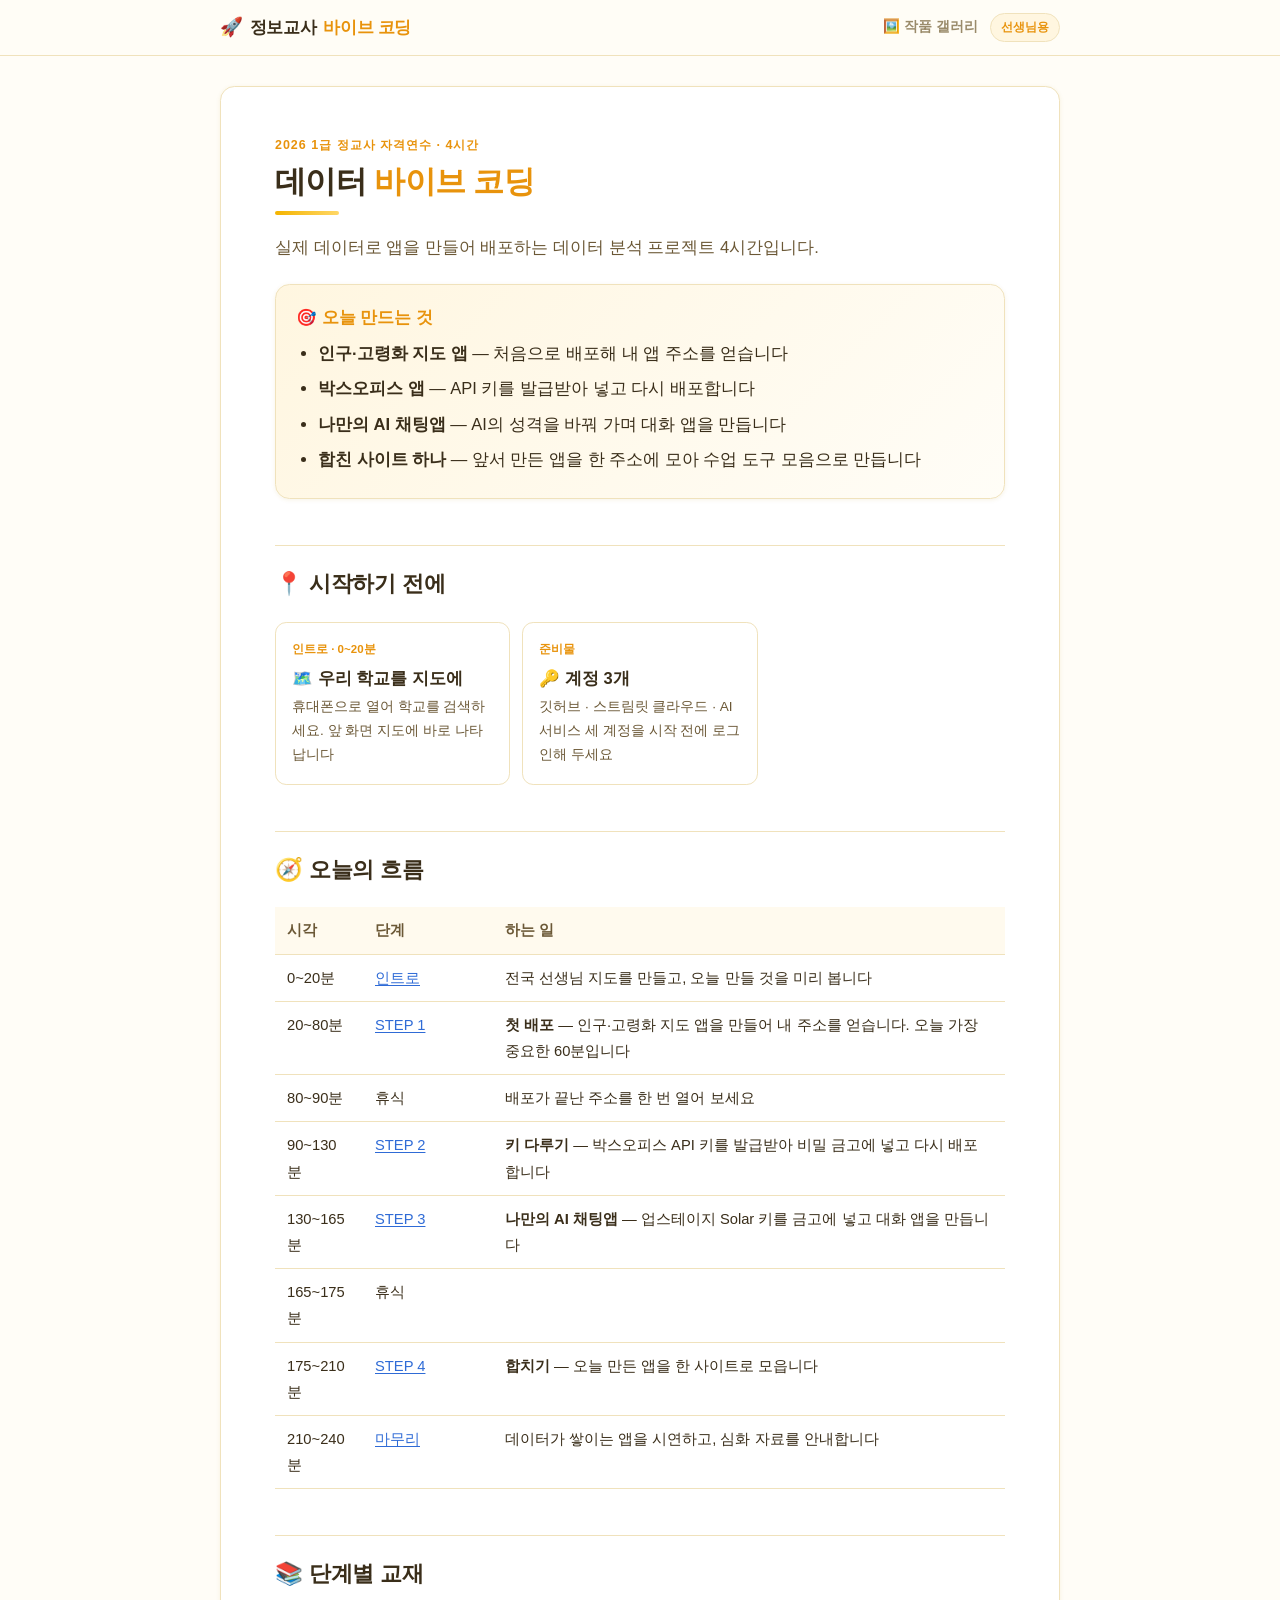
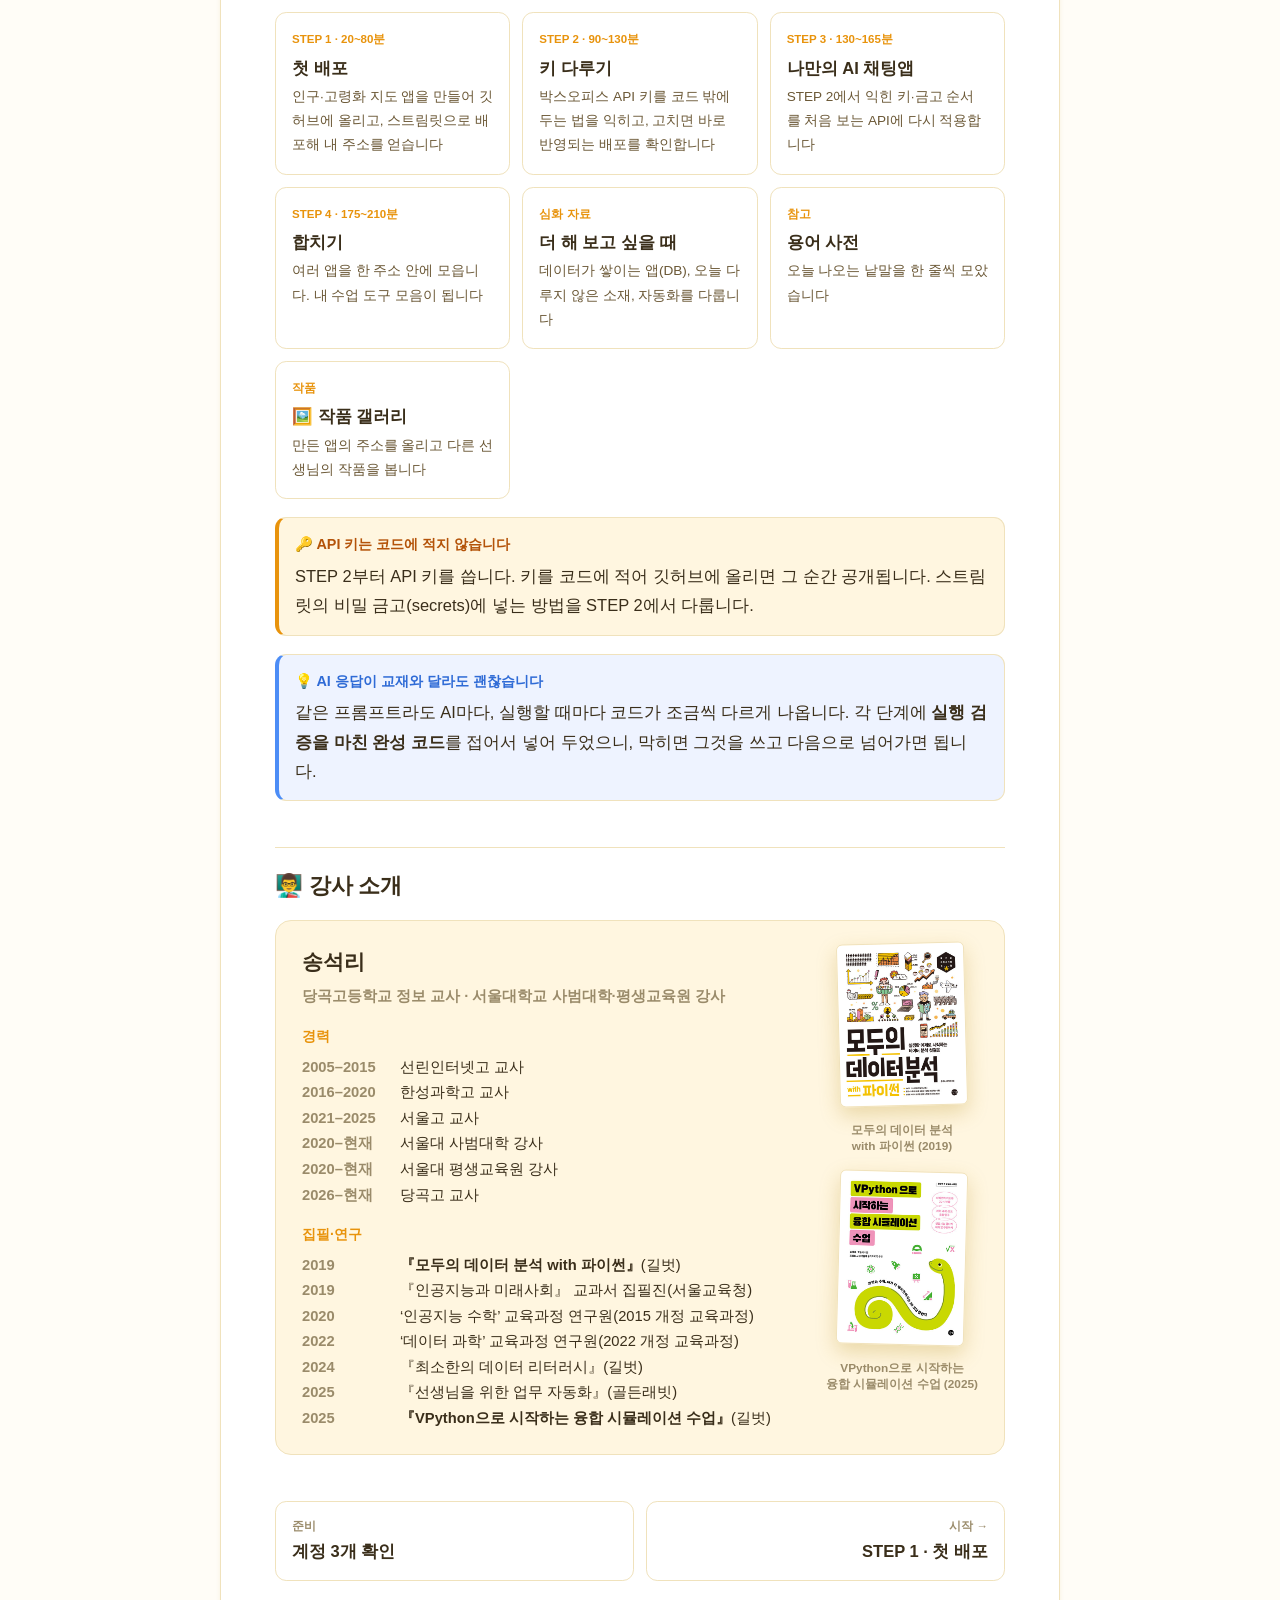
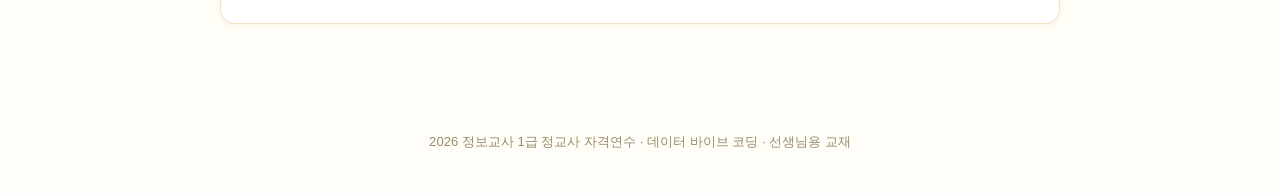
==== commit dda9ef9d: "강사 소개 레이아웃 재작업: 2단 제거, 연도+내용 span 분리로 텍스트 찢김 해결 Co-Authored-By: Claude Fable 5 <noreply@anthropic.co" ====
--- a/index.html
+++ b/index.html
@@ -145,31 +145,25 @@
     <div class="ibody">
       <div class="iname">송석리</div>
       <div class="irole">당곡고등학교 정보 교사 · 서울대학교 사범대학·평생교육원 강사</div>
-      <div class="icols">
-        <div>
-          <div class="ih">경력</div>
-          <ul class="ilist">
-            <li><span class="iy">2005–2015</span>선린인터넷고 교사</li>
-            <li><span class="iy">2016–2020</span>한성과학고 교사</li>
-            <li><span class="iy">2021–2025</span>서울고 교사</li>
-            <li><span class="iy">2020–현재</span>서울대 사범대학 강사</li>
-            <li><span class="iy">2020–현재</span>서울대 평생교육원 강사</li>
-            <li><span class="iy">2026–현재</span>당곡고 교사</li>
-          </ul>
-        </div>
-        <div>
-          <div class="ih">집필·연구</div>
-          <ul class="ilist">
-            <li><span class="iy">2019</span><b>『모두의 데이터 분석 with 파이썬』</b>(길벗)</li>
-            <li><span class="iy">2019</span>『인공지능과 미래사회』 교과서 집필진(서울교육청)</li>
-            <li><span class="iy">2020</span>‘인공지능 수학’ 교육과정 연구원(2015 개정 교육과정)</li>
-            <li><span class="iy">2022</span>‘데이터 과학’ 교육과정 연구원(2022 개정 교육과정)</li>
-            <li><span class="iy">2024</span>『최소한의 데이터 리터러시』(길벗)</li>
-            <li><span class="iy">2025</span>『선생님을 위한 업무 자동화』(골든래빗)</li>
-            <li><span class="iy">2025</span><b>『VPython으로 시작하는 융합 시뮬레이션 수업』</b>(길벗)</li>
-          </ul>
-        </div>
-      </div>
+      <div class="ih">경력</div>
+      <ul class="ilist">
+        <li><span class="iy">2005–2015</span><span class="it">선린인터넷고 교사</span></li>
+        <li><span class="iy">2016–2020</span><span class="it">한성과학고 교사</span></li>
+        <li><span class="iy">2021–2025</span><span class="it">서울고 교사</span></li>
+        <li><span class="iy">2020–현재</span><span class="it">서울대 사범대학 강사</span></li>
+        <li><span class="iy">2020–현재</span><span class="it">서울대 평생교육원 강사</span></li>
+        <li><span class="iy">2026–현재</span><span class="it">당곡고 교사</span></li>
+      </ul>
+      <div class="ih">집필·연구</div>
+      <ul class="ilist">
+        <li><span class="iy">2019</span><span class="it"><b>『모두의 데이터 분석 with 파이썬』</b>(길벗)</span></li>
+        <li><span class="iy">2019</span><span class="it">『인공지능과 미래사회』 교과서 집필진(서울교육청)</span></li>
+        <li><span class="iy">2020</span><span class="it">‘인공지능 수학’ 교육과정 연구원(2015 개정 교육과정)</span></li>
+        <li><span class="iy">2022</span><span class="it">‘데이터 과학’ 교육과정 연구원(2022 개정 교육과정)</span></li>
+        <li><span class="iy">2024</span><span class="it">『최소한의 데이터 리터러시』(길벗)</span></li>
+        <li><span class="iy">2025</span><span class="it">『선생님을 위한 업무 자동화』(골든래빗)</span></li>
+        <li><span class="iy">2025</span><span class="it"><b>『VPython으로 시작하는 융합 시뮬레이션 수업』</b>(길벗)</span></li>
+      </ul>
     </div>
     <div class="ibooks">
       <figure>
--- a/assets/style.css
+++ b/assets/style.css
@@ -260,21 +260,20 @@
 .urlmaker .um-note { font-size: 0.8rem; color: var(--muted); margin-top: 8px; }
 
 /* 강사 소개 */
-.instructor{display:flex;gap:20px;align-items:flex-start;background:var(--card);border:1px solid var(--border);border-radius:16px;padding:20px 22px;}
+.instructor{display:flex;gap:28px;align-items:flex-start;background:var(--card);border:1px solid var(--border);border-radius:16px;padding:22px 26px;}
 .instructor .ibody{flex:1;min-width:0;}
-.instructor .iname{font-size:1.25rem;font-weight:800;}
-.instructor .irole{color:var(--muted,#9a8b6a);font-weight:700;font-size:.9rem;margin-top:2px;}
-.instructor .icols{display:flex;gap:26px;flex-wrap:wrap;margin-top:14px;}
-.instructor .icols>div{flex:1;min-width:230px;}
-.instructor .ih{font-weight:800;color:var(--accent);font-size:.85rem;margin-bottom:6px;}
+.instructor .iname{font-size:1.3rem;font-weight:800;}
+.instructor .irole{color:var(--muted,#9a8b6a);font-weight:700;font-size:.92rem;margin-top:3px;}
+.instructor .ih{font-weight:800;color:var(--accent);font-size:.86rem;margin:16px 0 6px;}
 .instructor .ilist{list-style:none;margin:0;padding:0;}
-.instructor .ilist li{display:flex;gap:10px;font-size:.9rem;line-height:1.55;margin:3px 0;}
-.instructor .iy{color:var(--muted,#9a8b6a);font-weight:700;white-space:nowrap;min-width:76px;font-variant-numeric:tabular-nums;}
-.instructor .ibooks{display:flex;flex-direction:column;gap:14px;flex-shrink:0;}
+.instructor .ilist li{display:flex;gap:12px;font-size:.92rem;line-height:1.6;margin:2px 0;}
+.instructor .iy{color:var(--muted,#9a8b6a);font-weight:700;white-space:nowrap;width:86px;flex-shrink:0;font-variant-numeric:tabular-nums;}
+.instructor .it{flex:1;min-width:0;}
+.instructor .ibooks{display:flex;flex-direction:column;gap:16px;flex-shrink:0;}
 .instructor .ibooks figure{margin:0;text-align:center;}
-.instructor .ibooks img{width:118px;border-radius:6px;box-shadow:0 8px 20px rgba(180,140,20,.28);border:1px solid var(--border);transform:rotate(-1.5deg);}
+.instructor .ibooks img{width:128px;border-radius:6px;box-shadow:0 8px 20px rgba(180,140,20,.28);border:1px solid var(--border);transform:rotate(-1.5deg);}
 .instructor .ibooks figure:last-child img{transform:rotate(1.5deg);}
-.instructor .ibooks figcaption{font-size:.72rem;color:var(--muted,#9a8b6a);font-weight:700;margin-top:6px;line-height:1.35;}
+.instructor .ibooks figcaption{font-size:.74rem;color:var(--muted,#9a8b6a);font-weight:700;margin-top:7px;line-height:1.35;}
 @media (max-width:640px){
   .instructor{flex-direction:column;}
   .instructor .ibooks{flex-direction:row;justify-content:center;width:100%;}
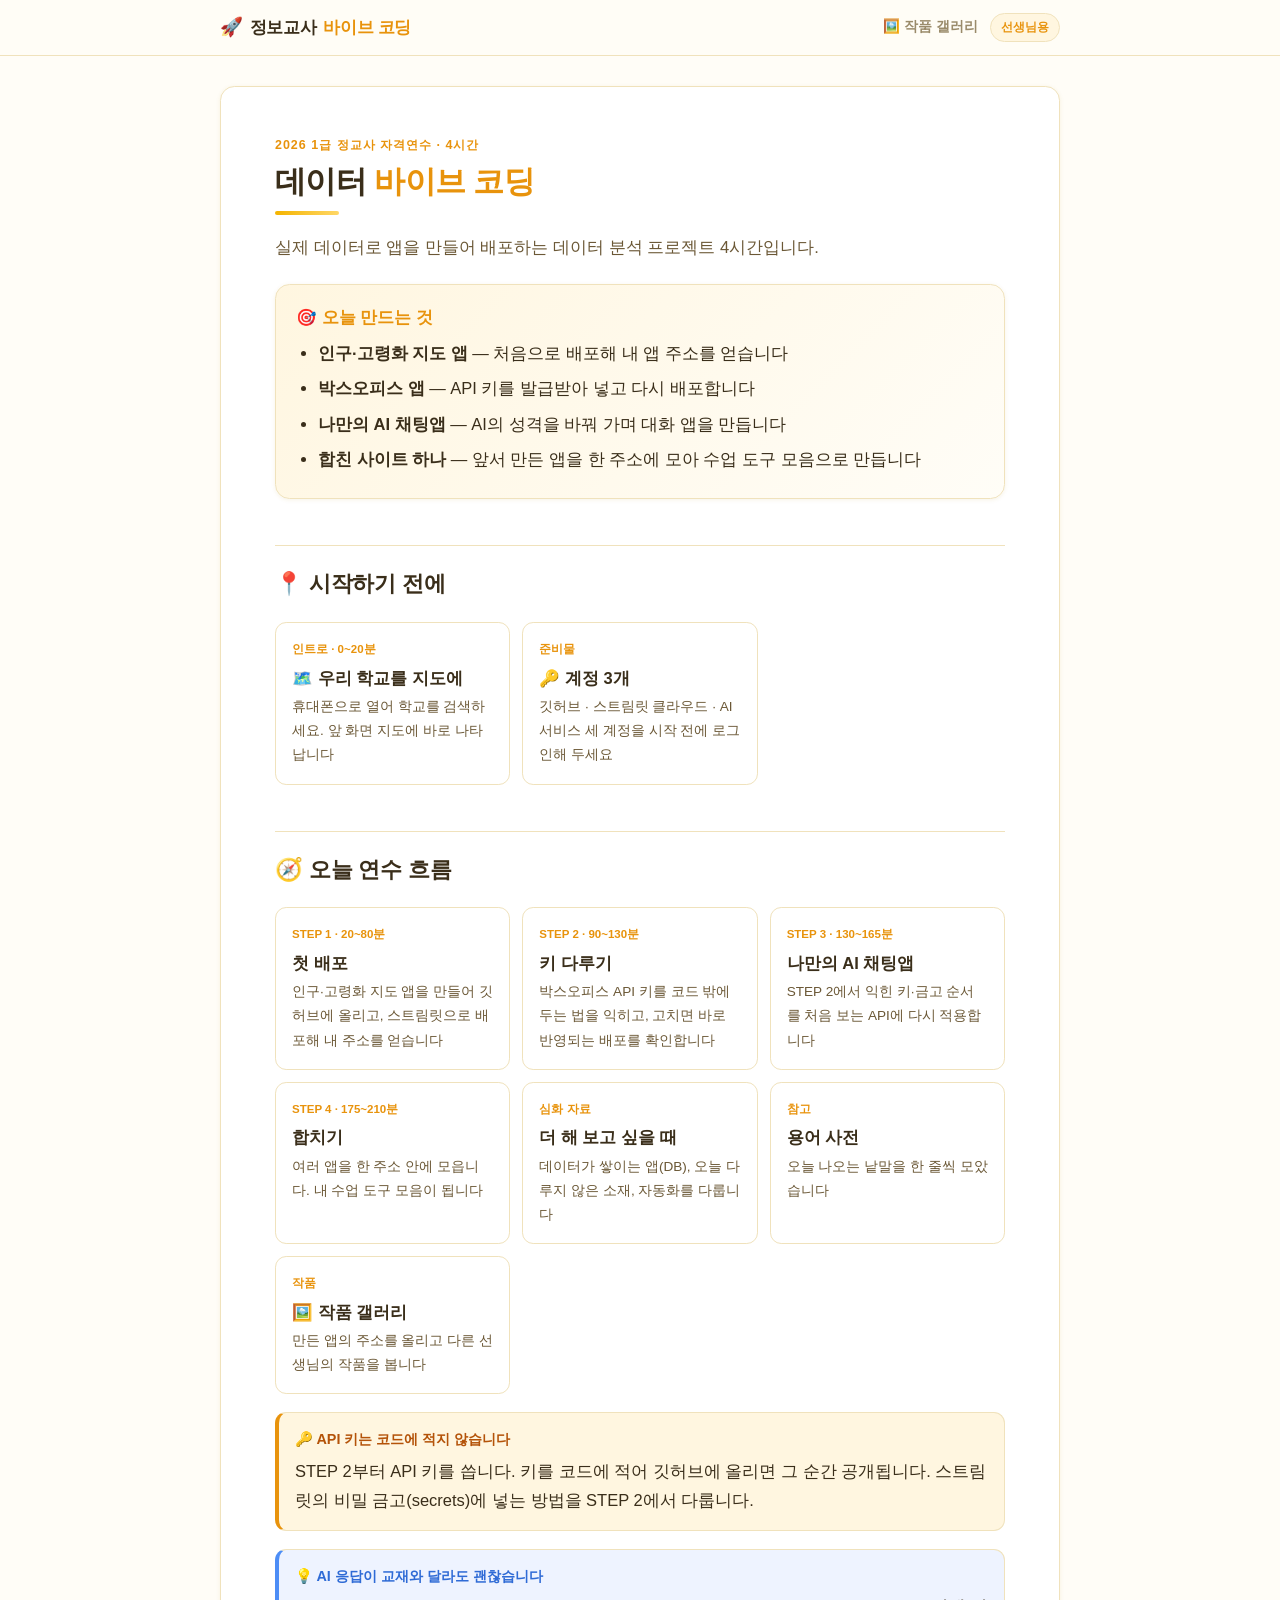
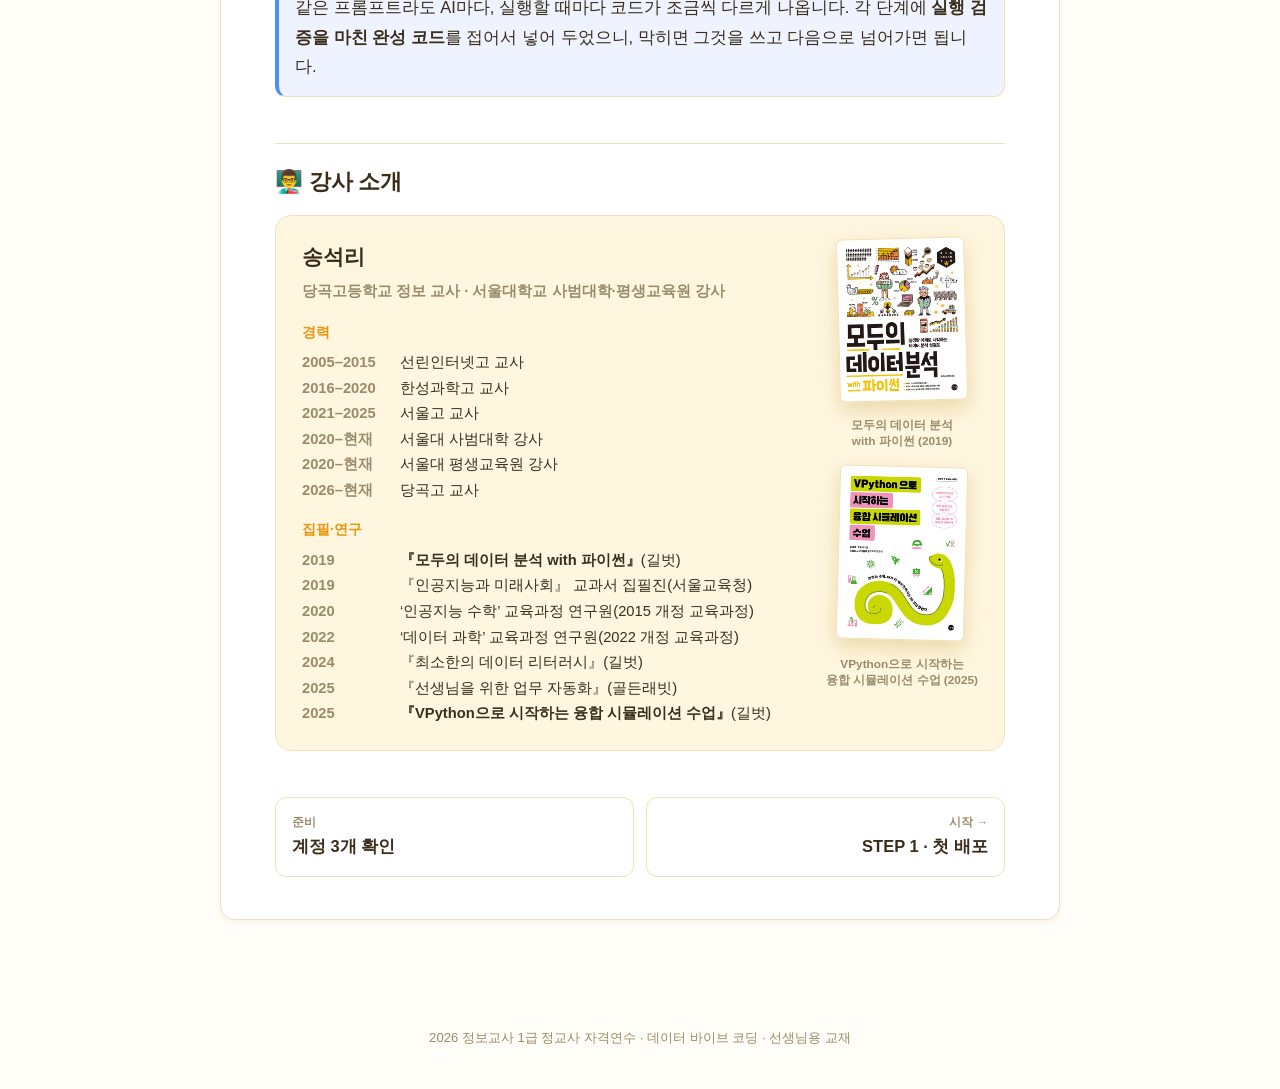
==== commit 471de14d: "index: '오늘의 흐름' 표 삭제, '단계별 교재'를 '오늘 연수 흐름'으로 Co-Authored-By: Claude Fable 5 <noreply@anthropic.com>" ====
--- a/index.html
+++ b/index.html
@@ -46,52 +46,7 @@
     </a>
   </div>
 
-  <h2>🧭 오늘의 흐름</h2>
-  <table class="daymap">
-    <tr><th style="width:88px">시각</th><th style="width:130px">단계</th><th>하는 일</th></tr>
-    <tr>
-      <td>0~20분</td>
-      <td><a href="map.html">인트로</a></td>
-      <td>전국 선생님 지도를 만들고, 오늘 만들 것을 미리 봅니다</td>
-    </tr>
-    <tr>
-      <td>20~80분</td>
-      <td><a href="step1.html">STEP 1</a></td>
-      <td><b>첫 배포</b> — 인구·고령화 지도 앱을 만들어 내 주소를 얻습니다. 오늘 가장 중요한 60분입니다</td>
-    </tr>
-    <tr>
-      <td>80~90분</td>
-      <td>휴식</td>
-      <td>배포가 끝난 주소를 한 번 열어 보세요</td>
-    </tr>
-    <tr>
-      <td>90~130분</td>
-      <td><a href="step2.html">STEP 2</a></td>
-      <td><b>키 다루기</b> — 박스오피스 API 키를 발급받아 비밀 금고에 넣고 다시 배포합니다</td>
-    </tr>
-    <tr>
-      <td>130~165분</td>
-      <td><a href="step3.html">STEP 3</a></td>
-      <td><b>나만의 AI 채팅앱</b> — 업스테이지 Solar 키를 금고에 넣고 대화 앱을 만듭니다</td>
-    </tr>
-    <tr>
-      <td>165~175분</td>
-      <td>휴식</td>
-      <td></td>
-    </tr>
-    <tr>
-      <td>175~210분</td>
-      <td><a href="step4.html">STEP 4</a></td>
-      <td><b>합치기</b> — 오늘 만든 앱을 한 사이트로 모읍니다</td>
-    </tr>
-    <tr>
-      <td>210~240분</td>
-      <td><a href="extra.html">마무리</a></td>
-      <td>데이터가 쌓이는 앱을 시연하고, 심화 자료를 안내합니다</td>
-    </tr>
-  </table>
-
-  <h2>📚 단계별 교재</h2>
+  <h2>🧭 오늘 연수 흐름</h2>
   <div class="linkgrid">
     <a class="linkcard" href="step1.html">
       <div class="n">STEP 1 · 20~80분</div>
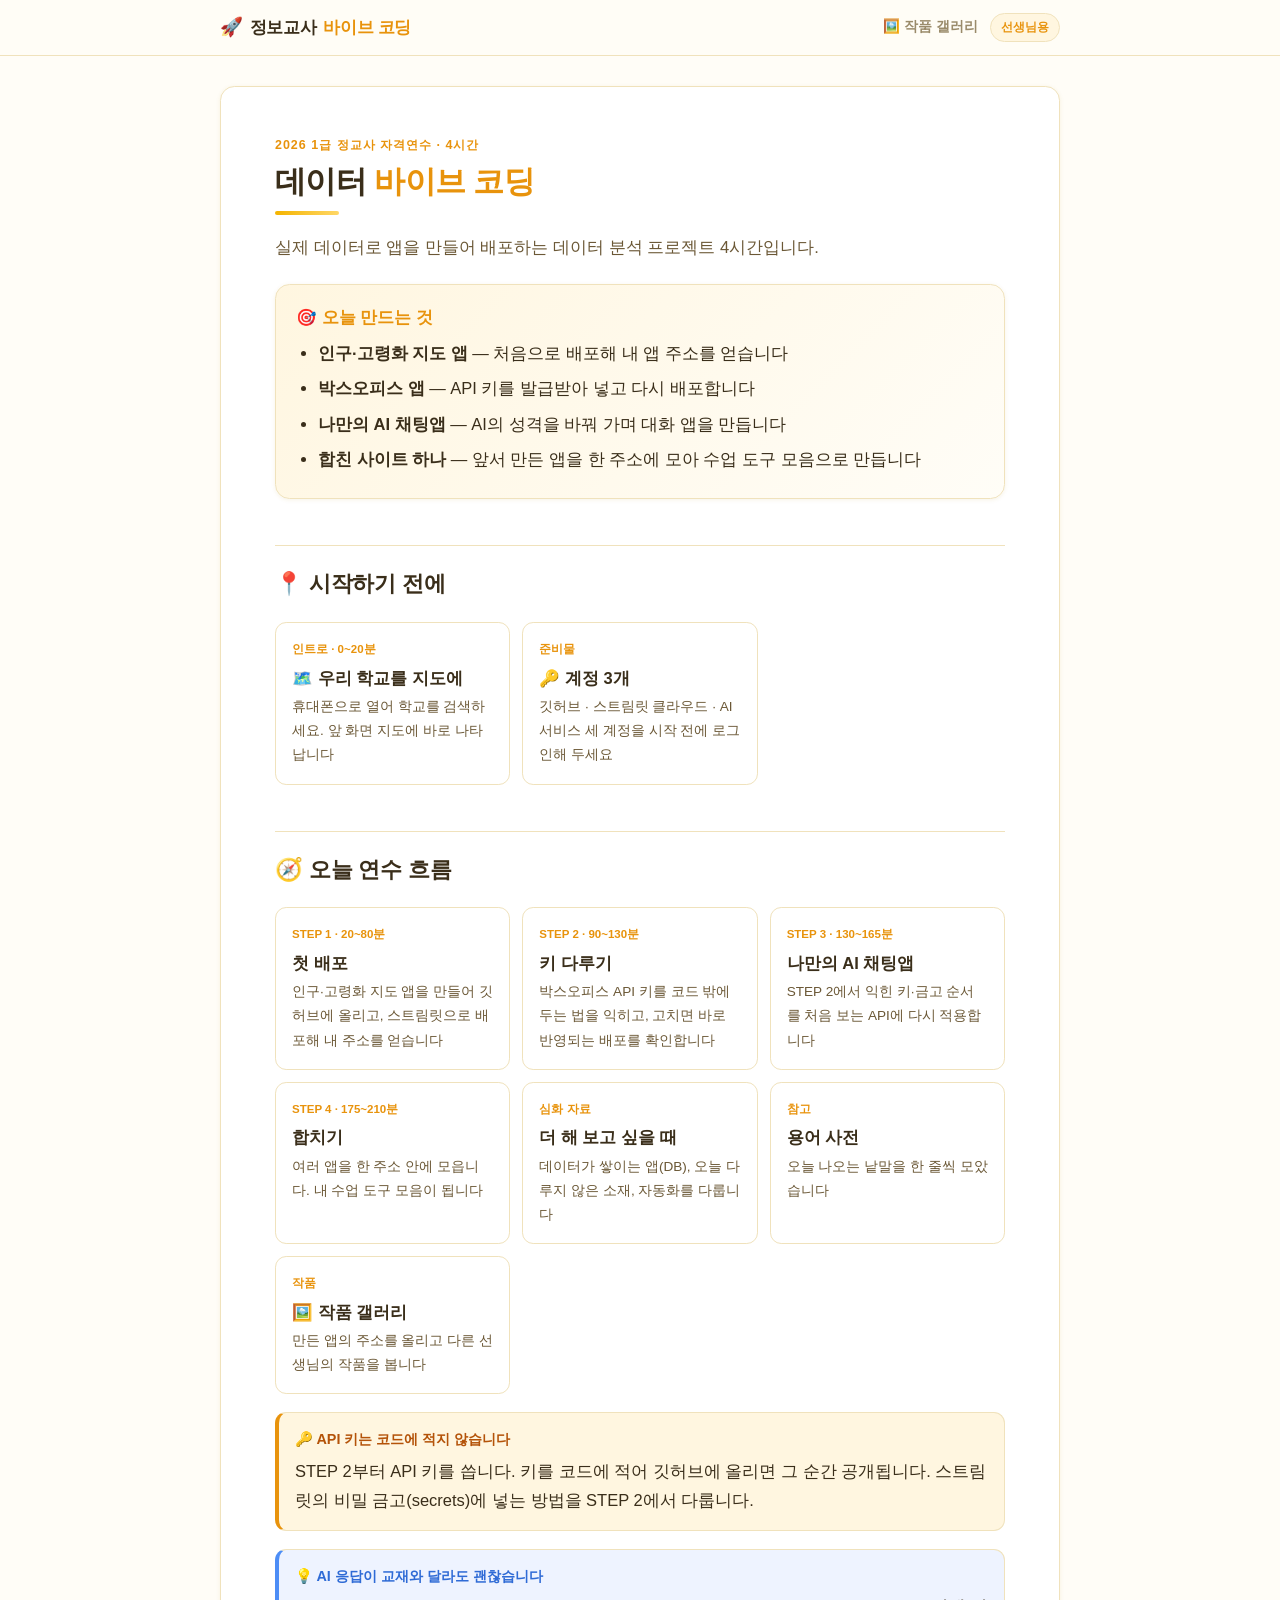
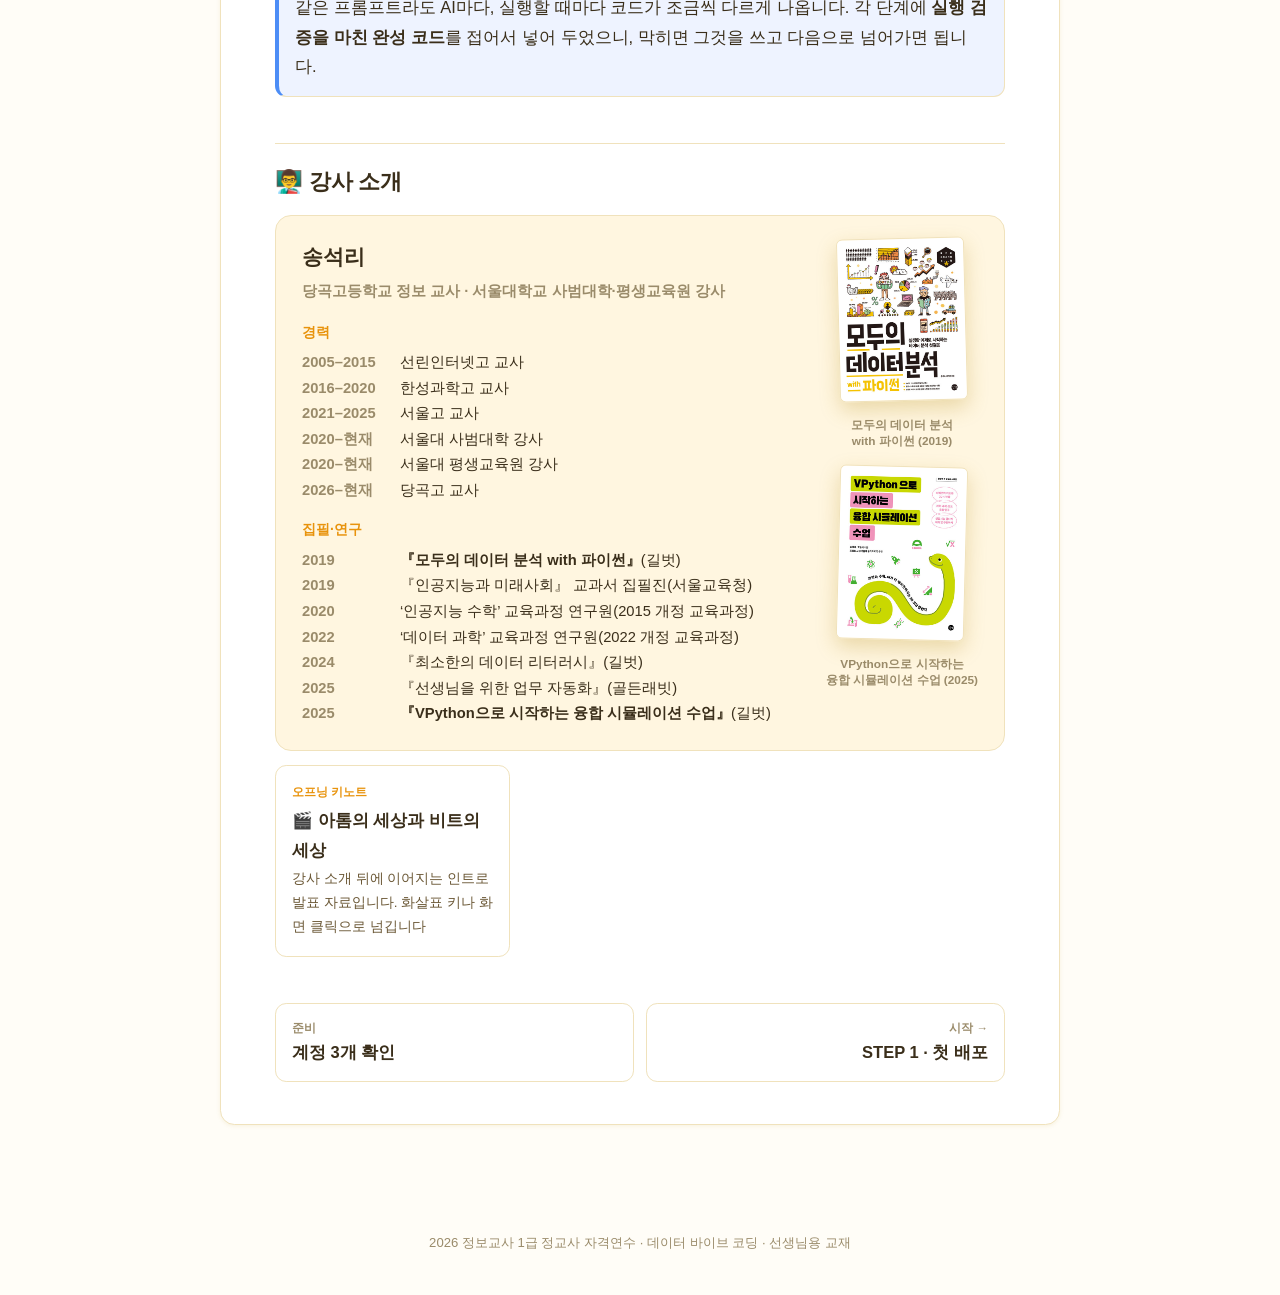
==== commit 55a1c472: "오프닝 키노트(아톰과 비트) 이식, 강사 소개 아래 진입 카드 추가 Co-Authored-By: Claude Fable 5 <noreply@anthropic.com>" ====
--- a/index.html
+++ b/index.html
@@ -132,6 +132,14 @@
     </div>
   </div>
 
+  <div class="linkgrid" style="margin-top:14px">
+    <a class="linkcard" href="intro-keynote.html">
+      <div class="n">오프닝 키노트</div>
+      <div class="tt">🎬 아톰의 세상과 비트의 세상</div>
+      <div class="d">강사 소개 뒤에 이어지는 인트로 발표 자료입니다. 화살표 키나 화면 클릭으로 넘깁니다</div>
+    </a>
+  </div>
+
   <div class="pager">
     <a class="prev" href="prep.html"><div class="dir">준비</div><div class="tt">계정 3개 확인</div></a>
     <a class="next" href="step1.html"><div class="dir">시작 →</div><div class="tt">STEP 1 · 첫 배포</div></a>
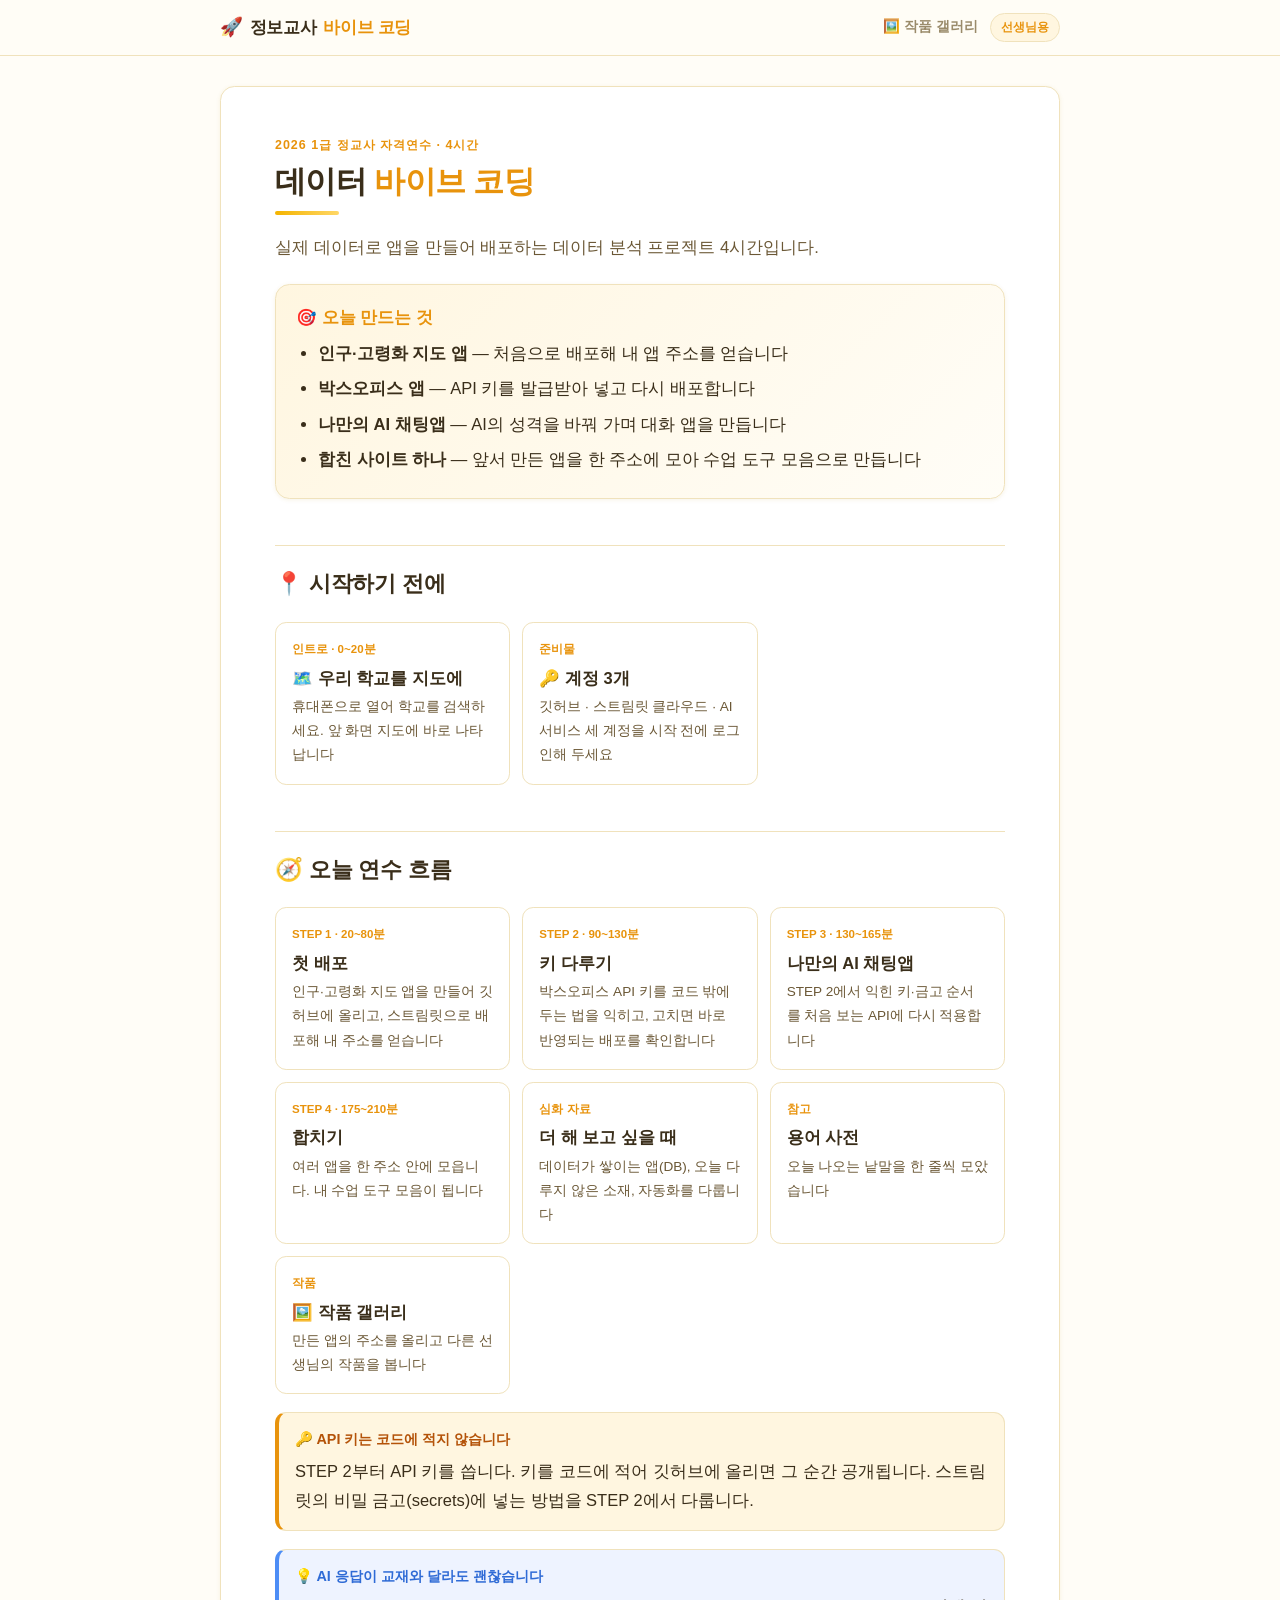
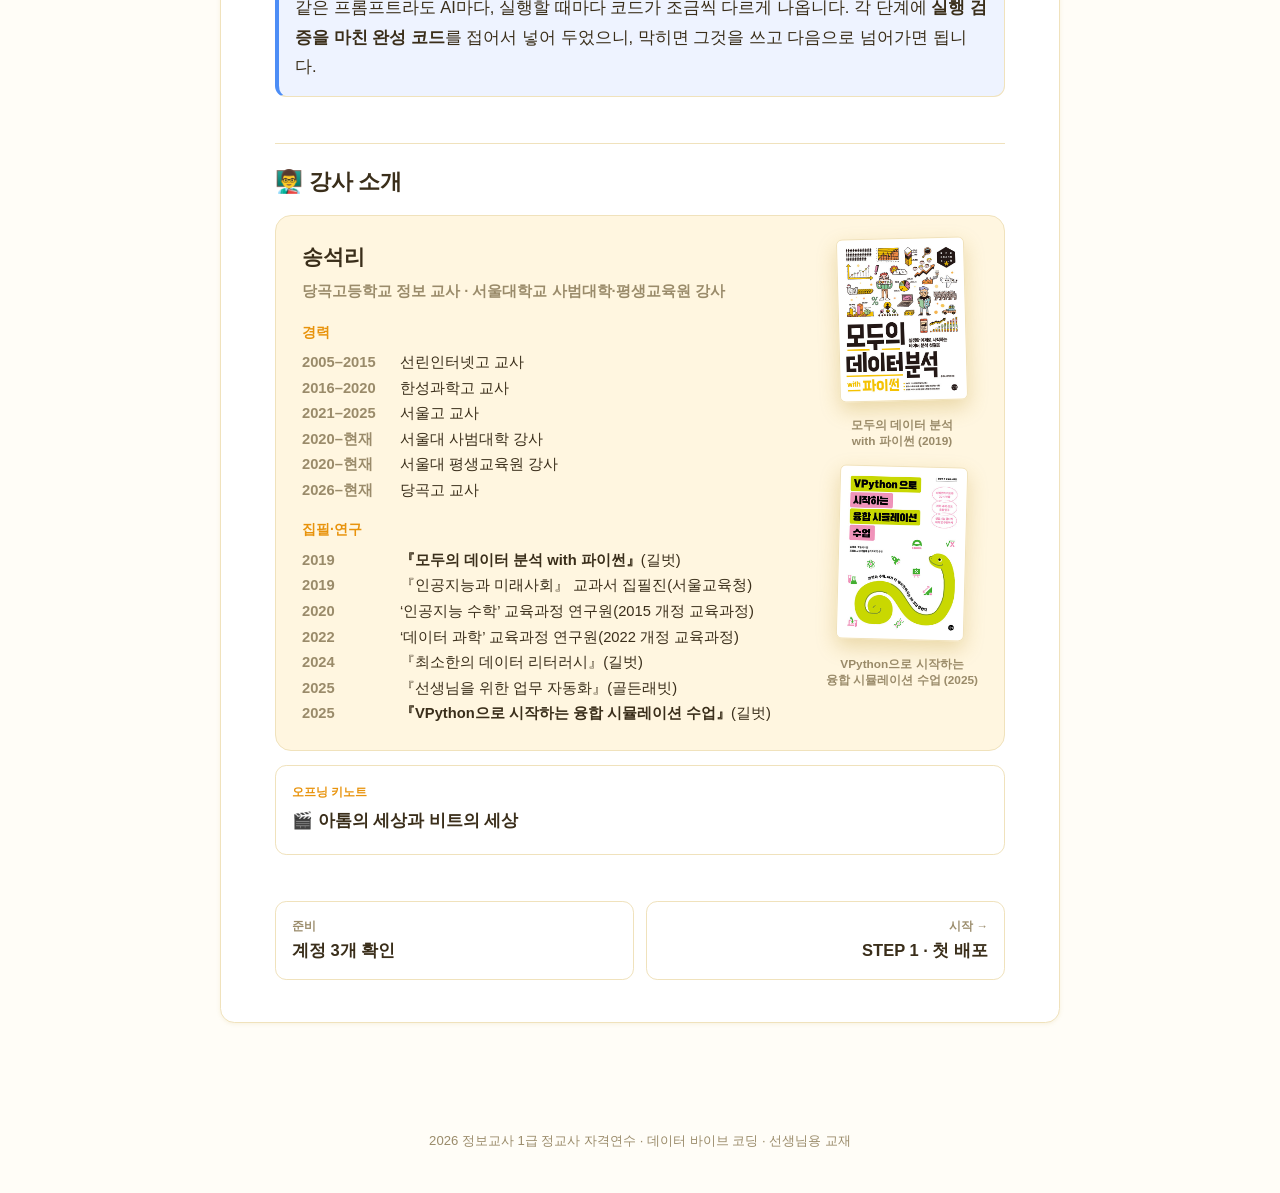
==== commit 858ba28e: "키노트 카드: 전체 폭으로 넓히고 설명 문구 삭제 Co-Authored-By: Claude Fable 5 <noreply@anthropic.com>" ====
--- a/index.html
+++ b/index.html
@@ -132,11 +132,10 @@
     </div>
   </div>
 
-  <div class="linkgrid" style="margin-top:14px">
+  <div class="linkgrid" style="margin-top:14px;grid-template-columns:1fr">
     <a class="linkcard" href="intro-keynote.html">
       <div class="n">오프닝 키노트</div>
       <div class="tt">🎬 아톰의 세상과 비트의 세상</div>
-      <div class="d">강사 소개 뒤에 이어지는 인트로 발표 자료입니다. 화살표 키나 화면 클릭으로 넘깁니다</div>
     </a>
   </div>
 
